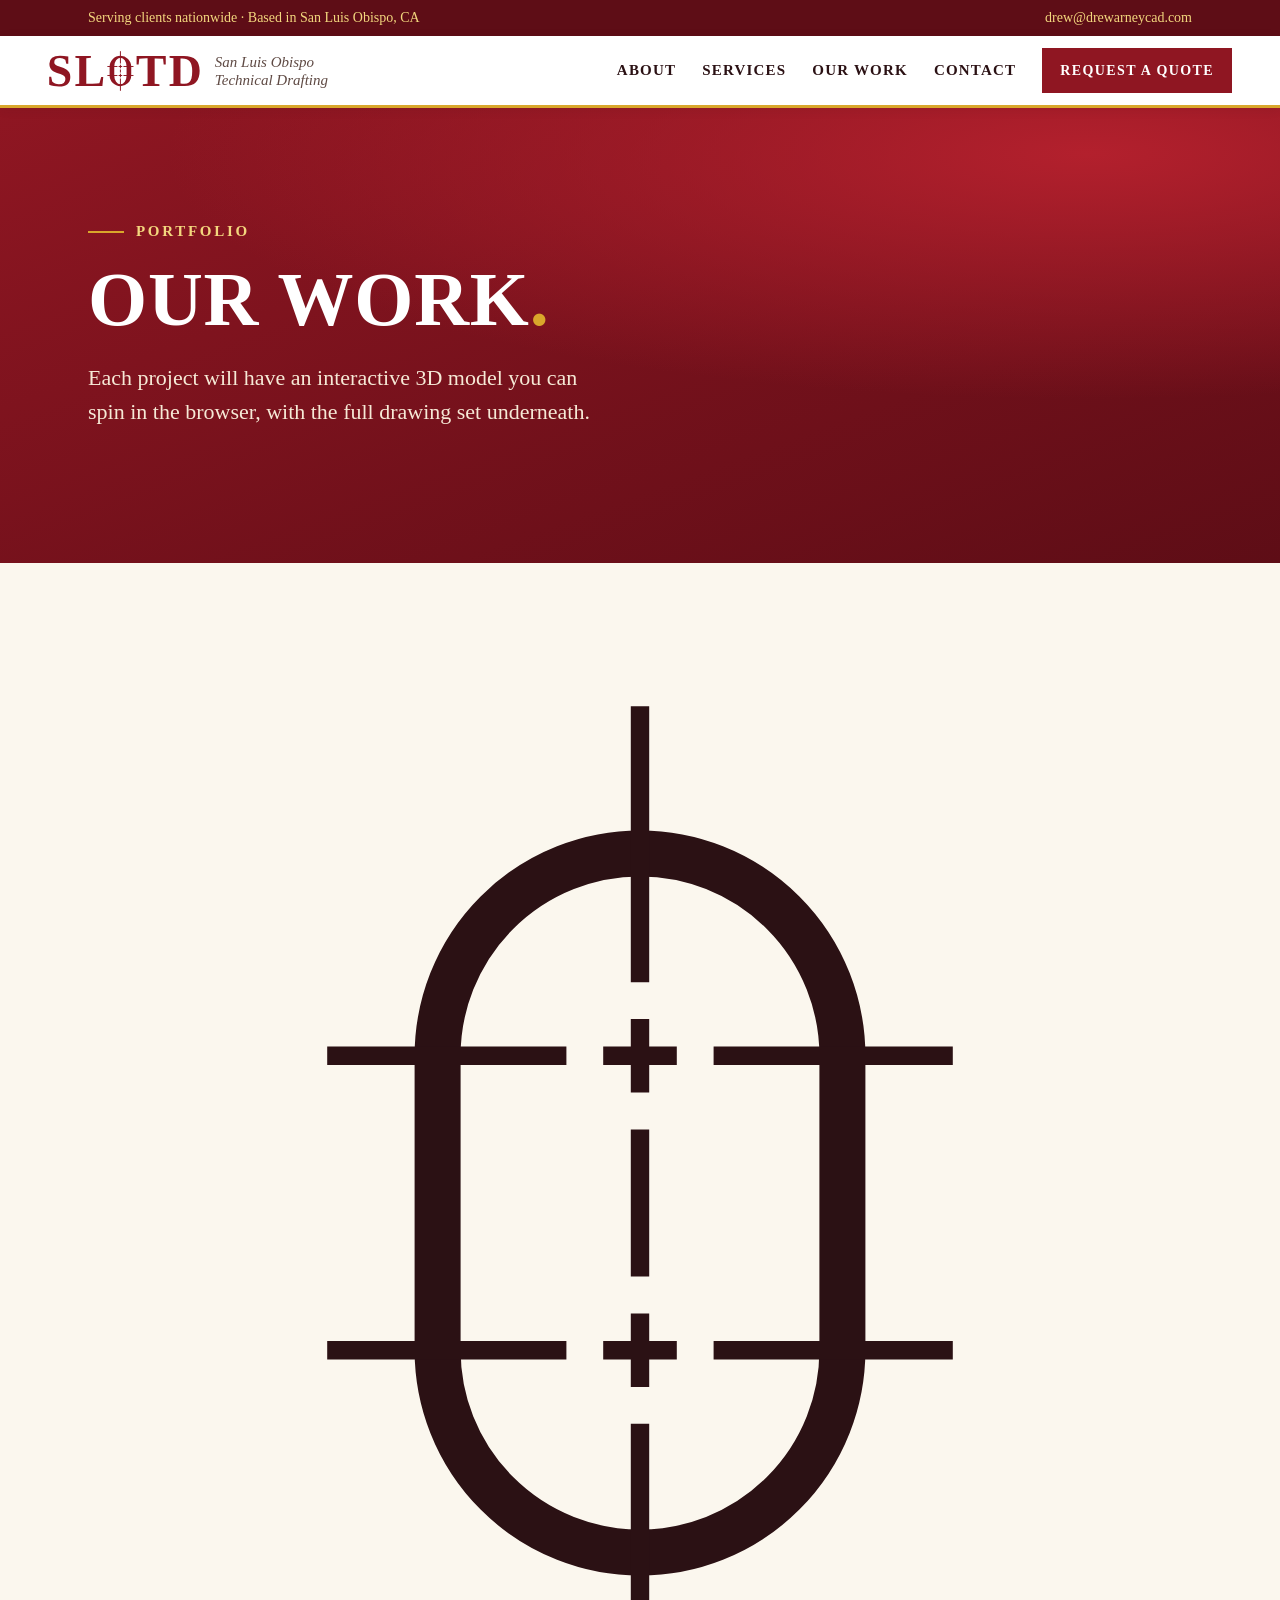
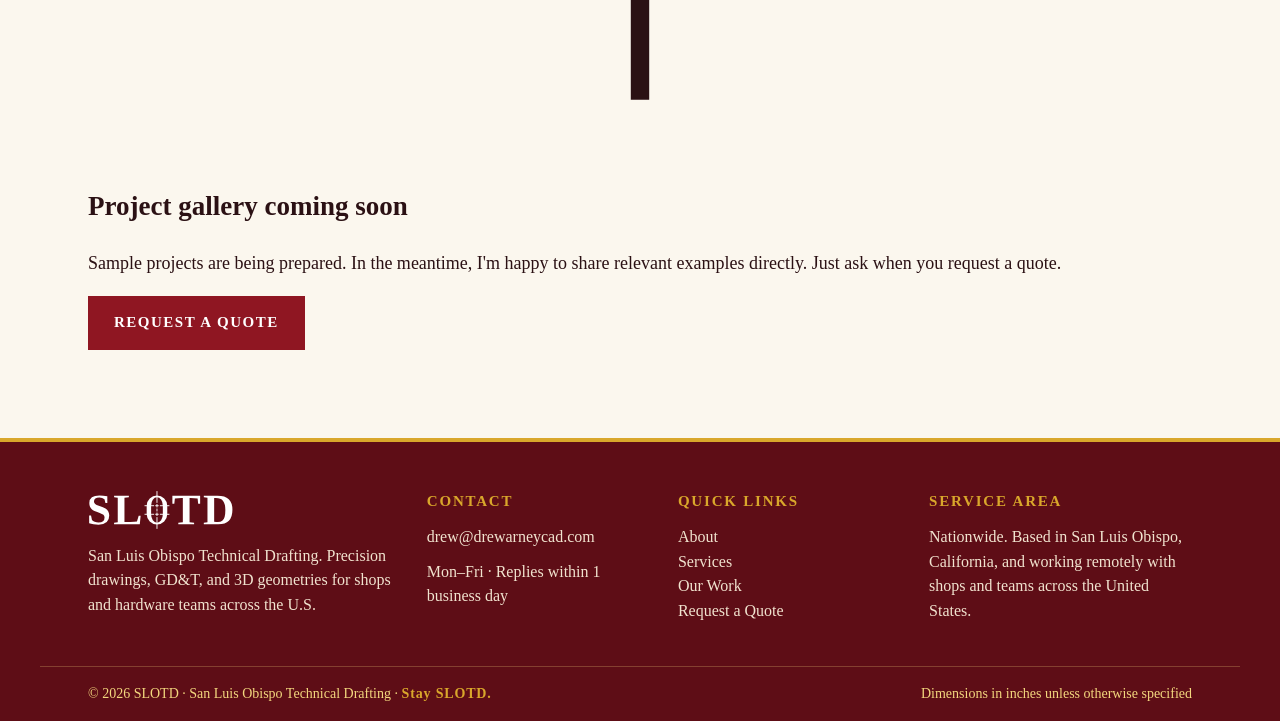
==== work.html @ b11c3ae1 "Add SLOTD website Static site for San Luis Obispo Technical Drafting: homepage with services, indust" ====
<!doctype html>
<html lang="en">
<head>
  <meta charset="utf-8" />
  <meta name="viewport" content="width=device-width, initial-scale=1" />
  <title>Our Work — SLOTD</title>
  <link rel="icon" href="logo-mark.svg" type="image/svg+xml" />
  <meta name="description" content="San Luis Obispo Technical Drafting: precision drawings, GD&T, and 3D CAD geometry for machine shops and hardware teams nationwide." />
  <link rel="stylesheet" href="styles.css" />
  <script type="importmap">
    { "imports": { "three": "./vendor/three.module.min.js" } }
  </script>
</head>
<body>
  <!-- utility bar, like most shop sites -->
  <div class="utility">
    <div class="utility-in">
      <span class="util-item">Serving clients nationwide · Based in San Luis Obispo, CA</span>
      <span class="util-right">
        <a class="util-item" data-phone hidden></a>
        <a class="util-item" data-email></a>
      </span>
    </div>
  </div>

  <header class="topbar">
    <a class="brand" href="index.html"><svg class="logo" viewBox="-54 -1609 6831 1877" role="img" aria-label="SLOTD"><g fill="currentColor"><path d="M0 -411H88L133 -196Q175 -147 260.0 -114.0Q345 -81 436 -81Q723 -81 723 -317Q723 -391 668.5 -442.0Q614 -493 497 -533Q325 -590 249.5 -625.5Q174 -661 122.0 -709.0Q70 -757 39.0 -825.5Q8 -894 8 -994Q8 -1171 128.5 -1263.5Q249 -1356 481 -1356Q649 -1356 853 -1313V-994H764L719 -1178Q617 -1252 481 -1252Q358 -1252 292.0 -1206.5Q226 -1161 226 -1067Q226 -1000 281.0 -952.5Q336 -905 453 -868Q682 -793 767.5 -737.5Q853 -682 898.0 -600.0Q943 -518 943 -407Q943 20 440 20Q325 20 205.5 0.5Q86 -19 0 -51Z"/><path d="M1864 -1268 1657 -1242V-106H1930Q2143 -106 2243 -126L2325 -405H2415L2377 0H1170V-73L1342 -100V-1242L1171 -1268V-1341H1864Z"/><path d="M4183.52 0V-73L4396.52 -100V-1235H4345.52Q4116.52 -1235 4023.5200000000004 -1215L3996.5200000000004 -966H3905.5200000000004V-1341H5208.52V-966H5116.52L5089.52 -1215Q5006.52 -1233 4761.52 -1233H4712.52V-100L4925.52 -73V0Z"/><path d="M6391.52 -670Q6391.52 -960 6285.52 -1095.5Q6179.52 -1231 5940.52 -1231H5866.52V-114Q5962.52 -106 6040.52 -106Q6170.52 -106 6246.02 -162.0Q6321.52 -218 6356.52 -337.5Q6391.52 -457 6391.52 -670ZM6017.52 -1341Q6378.52 -1341 6551.02 -1177.5Q6723.52 -1014 6723.52 -678Q6723.52 -333 6558.52 -164.5Q6393.52 4 6059.52 4L5610.52 0H5380.52V-73L5552.52 -100V-1242L5380.52 -1268V-1341Z"/></g><path fill-rule="evenodd" d="M2700.0,-871.7 A482.8,482.8 0 0 1 3665.5,-871.7 L3665.5,-469.3 A482.8,482.8 0 0 1 2700.0,-469.3 Z M2907.9,-871.7 A274.9,391.6 0 0 1 3457.7,-871.7 L3457.7,-469.3 A274.9,391.6 0 0 1 2907.9,-469.3 Z" fill="currentColor"/><path d="M3102.3,-871.7L3263.2,-871.7M3182.8,-791.2L3182.8,-952.1M3316.9,-871.7L3766.1,-871.7M3048.7,-871.7L2599.4,-871.7M3102.3,-469.3L3263.2,-469.3M3182.8,-388.9L3182.8,-549.8M3316.9,-469.3L3766.1,-469.3M3048.7,-469.3L2599.4,-469.3M3182.8,-1005.8L3182.8,-1555.6M3182.8,-737.6L3182.8,-603.4M3182.8,-335.2L3182.8,214.6" stroke="var(--logo-line, var(--crimson))" stroke-width="42.9" fill="none"/></svg><span id="brand-full" class="brand-full">San Luis Obispo Technical Drafting</span></a>
    <nav aria-label="Main">
      <a href="index.html#about">About</a>
      <a href="index.html#services">Services</a>
      <a href="work.html" aria-current="page">Our Work</a>
      <a href="index.html#contact">Contact</a>
      <a href="index.html#contact" class="btn btn-primary nav-quote">Request a Quote</a>
    </nav>
  </header>

  <main id="top">
    <div class="hero-band page-band">
      <section class="hero page-hero">
        <p class="eyebrow">Portfolio</p>
        <h1>Our Work<span class="dot">.</span></h1>
        <p class="lede">Each project will have an interactive 3D model you can spin in the browser, with the full drawing set underneath.</p>
      </section>
    </div>

    <section class="section">
      <div id="projects">
        <div class="empty-gallery">
          <svg class="empty-mark" viewBox="-60 -60 120 120" aria-hidden="true"><g fill="none" stroke="currentColor"><rect x="-22" y="-38" width="44" height="76" rx="22" stroke-width="5"/><path d="M-4 -16h8M0 -20v8M-4 16h8M0 12v8M8 -16h26M-34 -16H-8M8 16h26M-34 16H-8M0 -24v-30M0 -8v16M0 24v30" stroke-width="2"/></g></svg>
          <h2>Project gallery coming soon</h2>
          <p>Sample projects are being prepared. In the meantime, I'm happy to share relevant examples directly. Just ask when you request a quote.</p>
          <a class="btn btn-primary" data-quote href="index.html#contact">Request a Quote</a>
        </div>
      </div>
    </section>
  </main>

  <footer class="footer">
    <div class="footer-in">
      <div class="f-col">
        <div class="f-logo"><svg class="logo" viewBox="-54 -1609 6831 1877" role="img" aria-label="SLOTD"><g fill="currentColor"><path d="M0 -411H88L133 -196Q175 -147 260.0 -114.0Q345 -81 436 -81Q723 -81 723 -317Q723 -391 668.5 -442.0Q614 -493 497 -533Q325 -590 249.5 -625.5Q174 -661 122.0 -709.0Q70 -757 39.0 -825.5Q8 -894 8 -994Q8 -1171 128.5 -1263.5Q249 -1356 481 -1356Q649 -1356 853 -1313V-994H764L719 -1178Q617 -1252 481 -1252Q358 -1252 292.0 -1206.5Q226 -1161 226 -1067Q226 -1000 281.0 -952.5Q336 -905 453 -868Q682 -793 767.5 -737.5Q853 -682 898.0 -600.0Q943 -518 943 -407Q943 20 440 20Q325 20 205.5 0.5Q86 -19 0 -51Z"/><path d="M1864 -1268 1657 -1242V-106H1930Q2143 -106 2243 -126L2325 -405H2415L2377 0H1170V-73L1342 -100V-1242L1171 -1268V-1341H1864Z"/><path d="M4183.52 0V-73L4396.52 -100V-1235H4345.52Q4116.52 -1235 4023.5200000000004 -1215L3996.5200000000004 -966H3905.5200000000004V-1341H5208.52V-966H5116.52L5089.52 -1215Q5006.52 -1233 4761.52 -1233H4712.52V-100L4925.52 -73V0Z"/><path d="M6391.52 -670Q6391.52 -960 6285.52 -1095.5Q6179.52 -1231 5940.52 -1231H5866.52V-114Q5962.52 -106 6040.52 -106Q6170.52 -106 6246.02 -162.0Q6321.52 -218 6356.52 -337.5Q6391.52 -457 6391.52 -670ZM6017.52 -1341Q6378.52 -1341 6551.02 -1177.5Q6723.52 -1014 6723.52 -678Q6723.52 -333 6558.52 -164.5Q6393.52 4 6059.52 4L5610.52 0H5380.52V-73L5552.52 -100V-1242L5380.52 -1268V-1341Z"/></g><path fill-rule="evenodd" d="M2700.0,-871.7 A482.8,482.8 0 0 1 3665.5,-871.7 L3665.5,-469.3 A482.8,482.8 0 0 1 2700.0,-469.3 Z M2907.9,-871.7 A274.9,391.6 0 0 1 3457.7,-871.7 L3457.7,-469.3 A274.9,391.6 0 0 1 2907.9,-469.3 Z" fill="currentColor"/><path d="M3102.3,-871.7L3263.2,-871.7M3182.8,-791.2L3182.8,-952.1M3316.9,-871.7L3766.1,-871.7M3048.7,-871.7L2599.4,-871.7M3102.3,-469.3L3263.2,-469.3M3182.8,-388.9L3182.8,-549.8M3316.9,-469.3L3766.1,-469.3M3048.7,-469.3L2599.4,-469.3M3182.8,-1005.8L3182.8,-1555.6M3182.8,-737.6L3182.8,-603.4M3182.8,-335.2L3182.8,214.6" stroke="var(--logo-line, var(--crimson))" stroke-width="42.9" fill="none"/></svg></div>
        <p>San Luis Obispo Technical Drafting. Precision drawings, GD&amp;T, and 3D geometries for shops and hardware teams across the U.S.</p>
      </div>
      <div class="f-col">
        <h4>Contact</h4>
        <p><a data-email></a><br /><a data-phone hidden></a></p>
        <p id="hours"></p>
      </div>
      <div class="f-col">
        <h4>Quick Links</h4>
        <p><a href="index.html#about">About</a><br /><a href="index.html#services">Services</a><br /><a href="work.html">Our Work</a><br /><a href="index.html#contact">Request a Quote</a></p>
      </div>
      <div class="f-col">
        <h4>Service Area</h4>
        <p>Nationwide. Based in San Luis Obispo, California, and working remotely with shops and teams across the United States.</p>
      </div>
    </div>
    <div class="f-bottom">
      <span>© <span id="year"></span> <span id="foot-name">SLOTD</span> · San Luis Obispo Technical Drafting · <strong class="motto">Stay SLOTD.</strong></span>
      <span>Dimensions in inches unless otherwise specified</span>
    </div>
  </footer>

  <dialog id="lightbox">
    <button class="lb-close" aria-label="Close">✕</button>
    <img alt="" />
  </dialog>

  <script type="module" src="app.js"></script>
</body>
</html>
---- styles.css ----
/* SLOTD — machine-shop style layout in Roman crimson & gold.
   Utility bar → white nav w/ quote button → crimson hero w/ checklist → tools strip →
   intro cards → services → industries → work → why → quote banner → crimson footer. */
:root {
  --paper: #fbf7ee;
  --paper-2: #f2e9d3;
  --white: #ffffff;
  --ink: #2b1114;
  --ink-2: #5f4a44;
  --line: #e2d3ae;
  --crimson: #8f1622;
  --crimson-deep: #5e0d16;
  --gold: #d9a72b;
  --gold-light: #f3d77e;
  --gold-ink: #9c7210;
  --viewer-bg: #eee3c8;
  --serif: "Times New Roman", Times, "Liberation Serif", serif;
  --wrap: 1200px;
  --gut: clamp(16px, 4vw, 48px);
}

* { box-sizing: border-box; }
html { scroll-behavior: smooth; }
body {
  margin: 0; background: var(--paper); color: var(--ink);
  font-family: var(--serif); font-size: 18px; line-height: 1.55;
  -webkit-font-smoothing: antialiased;
}
a { color: inherit; }
h1, h2, h3, h4 { text-wrap: balance; }
:focus-visible { outline: 2px solid var(--gold); outline-offset: 2px; }

/* ── utility bar ── */
.utility { background: var(--crimson-deep); color: var(--gold-light); font-size: 14px; }
.utility-in {
  max-width: var(--wrap); margin: 0 auto; padding: 7px var(--gut);
  display: flex; justify-content: space-between; gap: 8px 20px; flex-wrap: wrap;
}
.util-right { display: flex; gap: 20px; flex-wrap: wrap; }
.utility a { text-decoration: none; }
.utility a:hover { color: var(--white); }

/* ── nav ── */
.topbar {
  position: sticky; top: env(safe-area-inset-top, 0px); z-index: 10;
  display: flex; align-items: center; justify-content: space-between; gap: 16px;
  padding: 12px var(--gut);
  background: var(--white);
  border-bottom: 3px solid var(--gold);
  box-shadow: 0 2px 10px rgba(43, 17, 20, .08);
}
.brand { display: flex; align-items: center; gap: 14px; text-decoration: none; min-width: 0; }
.logo { --logo-line: currentColor; display: block; height: 42px; width: auto; color: var(--crimson); overflow: visible; flex: none; }
.brand-full { font-size: 15px; font-style: italic; color: var(--ink-2); line-height: 1.2; max-width: 16ch; }
.topbar nav { display: flex; gap: 26px; align-items: center; }
.topbar nav a:not(.btn) {
  text-decoration: none; color: var(--ink); font-weight: 700; font-size: 15px;
  text-transform: uppercase; letter-spacing: .08em;
}
.topbar nav a:not(.btn):hover { color: var(--crimson); }
.nav-quote { font-size: 14px !important; padding: 10px 16px !important; }

/* ── buttons ── */
.btn {
  display: inline-flex; align-items: center; justify-content: center;
  padding: 13px 24px; border: 2px solid var(--crimson);
  text-decoration: none; font-family: var(--serif); font-weight: 700; font-size: 15px;
  text-transform: uppercase; letter-spacing: .1em;
  background: transparent; color: var(--crimson); cursor: pointer;
  transition: background .15s, color .15s, border-color .15s;
}
.btn-primary { background: var(--crimson); color: var(--white); }
.btn-primary:hover { background: var(--crimson-deep); border-color: var(--crimson-deep); }
.btn-gold { background: var(--gold); border-color: var(--gold); color: var(--ink); }
.btn-gold:hover { background: var(--gold-light); border-color: var(--gold-light); }
.btn-ghost { border-color: var(--gold-light); color: var(--white); }
.btn-ghost:hover { background: var(--white); border-color: var(--white); color: var(--crimson); }
.btn-lg { font-size: 17px; padding: 16px 30px; }

/* ── hero ── */
.hero-band {
  position: relative; overflow: hidden; color: var(--white);
  background:
    radial-gradient(120% 90% at 85% 10%, #b3202d 0%, transparent 60%),
    linear-gradient(160deg, var(--crimson) 0%, var(--crimson-deep) 100%);
}
.hero { position: relative; max-width: var(--wrap); margin: 0 auto; padding: clamp(56px, 9vw, 112px) var(--gut); }
.eyebrow {
  font-size: 15px; font-weight: 700; color: var(--gold-light); letter-spacing: .18em; text-transform: uppercase;
  margin: 0 0 16px; display: flex; align-items: center; gap: 12px;
}
.eyebrow::before { content: ""; width: 36px; height: 2px; background: var(--gold); }
h1 {
  font-size: clamp(38px, 6.2vw, 76px); line-height: 1.04; margin: 0 0 22px; font-weight: 700;
  text-transform: uppercase; letter-spacing: .01em;
}
h1 .dot { color: var(--gold); }
.lede { font-size: clamp(19px, 2vw, 22px); color: #f6e9d6; max-width: 46ch; margin: 0 0 22px; }
.hero-checks {
  list-style: none; padding: 0; margin: 0 0 34px;
  display: grid; grid-template-columns: repeat(2, max-content); gap: 8px 32px;
  font-size: 17px; color: var(--white);
}
.hero-checks li { display: flex; align-items: center; gap: 10px; }
.hero-checks li::before {
  content: ""; width: 9px; height: 9px; background: var(--gold); transform: rotate(45deg); flex: none;
}
.hero-actions { display: flex; gap: 14px; flex-wrap: wrap; }

/* ── tools strip ── */
.strip { background: var(--gold); color: var(--ink); border-bottom: 3px solid var(--crimson); }
.strip-in {
  max-width: var(--wrap); margin: 0 auto; padding: 14px var(--gut);
  display: flex; flex-wrap: wrap; justify-content: space-around; gap: 8px 28px;
  font-weight: 700; font-size: 15px; text-transform: uppercase; letter-spacing: .12em;
}

/* ── sections ── */
.section { max-width: var(--wrap); margin: 0 auto; padding: clamp(56px, 7vw, 88px) var(--gut); }
.section-alt { max-width: none; background: var(--paper-2); border-top: 1px solid var(--line); border-bottom: 1px solid var(--line); }
.section-in { max-width: calc(var(--wrap) - 2 * var(--gut)); margin: 0 auto; }
.section-head { margin-bottom: 36px; }
.section-head.center { text-align: center; }
.section-head.center p:not(.kicker) { margin-inline: auto; }
.kicker {
  margin: 0; max-width: none !important; color: var(--gold-ink); font-size: 15px; font-weight: 700;
  text-transform: uppercase; letter-spacing: .18em;
}
.section-head h2 {
  font-size: clamp(32px, 4.4vw, 48px); margin: 6px 0 10px; color: var(--crimson);
  text-transform: uppercase; letter-spacing: .04em; line-height: 1.05;
}
.section-head h2::after { content: ""; display: block; width: 64px; height: 3px; background: var(--gold); margin: 14px 0 0; }
.section-head.center h2::after { margin-inline: auto; }
.section-head p { color: var(--ink-2); margin: 0; max-width: 60ch; }

/* intro cards */
.cards3 { display: grid; grid-template-columns: repeat(auto-fit, minmax(260px, 1fr)); gap: 24px; }
.card {
  background: var(--white); border: 1px solid var(--line); border-top: 4px solid var(--crimson);
  padding: 28px; box-shadow: 0 6px 18px rgba(43, 17, 20, .06);
}
.card h3 { margin: 0 0 10px; font-size: 24px; color: var(--crimson); text-transform: uppercase; letter-spacing: .04em; }
.card p { margin: 0; color: var(--ink-2); }

/* services */
.services { display: grid; grid-template-columns: repeat(auto-fit, minmax(250px, 1fr)); gap: 20px; }
.service { padding: 28px; background: var(--white); border: 1px solid var(--line); border-bottom: 4px solid var(--gold); }
.service h3 { margin: 0 0 10px; font-size: 21px; color: var(--crimson); text-transform: uppercase; letter-spacing: .04em; }
.service p { margin: 0; color: var(--ink-2); font-size: 17px; }

.cad-note {
  margin-top: 24px; padding: 24px 28px; background: var(--crimson); color: var(--white);
  border-left: 6px solid var(--gold); display: grid; grid-template-columns: minmax(0, 260px) minmax(0, 1fr); gap: 8px 28px; align-items: center;
}
.cad-note h3 { margin: 0; font-size: 22px; text-transform: uppercase; letter-spacing: .05em; color: var(--gold-light); }
.cad-note p { margin: 0; color: #f6e9d6; }
.cad-note strong { color: var(--white); }

/* industries */
.tiles { display: grid; grid-template-columns: repeat(3, 1fr); gap: 14px; }
.tile {
  display: grid; place-items: center; min-height: 92px;
  background: var(--crimson); color: var(--white); padding: 20px; text-align: center;
  font-weight: 700; font-size: 17px; text-transform: uppercase; letter-spacing: .08em;
  border-bottom: 4px solid var(--gold);
}

/* why */
.why { display: grid; grid-template-columns: repeat(auto-fit, minmax(230px, 1fr)); gap: 28px; }
.why-item { border-left: 3px solid var(--gold); padding: 4px 0 4px 18px; }
.why-item h3 { margin: 0 0 8px; font-size: 20px; color: var(--crimson); text-transform: uppercase; letter-spacing: .05em; }
.why-item p { margin: 0; color: var(--ink-2); font-size: 17px; }

/* quote banner */
.cta-band {
  background: linear-gradient(160deg, var(--crimson) 0%, var(--crimson-deep) 100%); color: var(--white);
  border-top: 4px solid var(--gold);
}
.cta-in {
  max-width: var(--wrap); margin: 0 auto; padding: clamp(48px, 6vw, 72px) var(--gut);
  display: flex; align-items: center; justify-content: space-between; gap: 28px; flex-wrap: wrap;
}
.cta-in > div:first-child { min-width: 0; flex: 1 1 420px; }
.cta-kicker { margin: 0 0 6px; color: var(--gold-light); font-weight: 700; text-transform: uppercase; letter-spacing: .18em; font-size: 15px; }
.motto { color: var(--gold); letter-spacing: .06em; }
.cta-in h2 { margin: 0 0 10px; font-size: clamp(28px, 3.6vw, 40px); text-transform: uppercase; letter-spacing: .03em; }
.cta-in p { margin: 0; color: #f6e9d6; max-width: 56ch; }
.cta-actions { display: flex; flex-direction: column; align-items: flex-start; gap: 10px; }
.cta-email { color: var(--gold-light); font-size: 16px; user-select: all; }

/* ── project card ── */
.project { border: 1.5px solid var(--crimson); box-shadow: 6px 6px 0 var(--gold); background: var(--white); }
.project-top { display: grid; grid-template-columns: 1.35fr 1fr; }
.viewer { position: relative; min-height: 440px; background: var(--viewer-bg); border-right: 1.5px solid var(--crimson); cursor: grab; touch-action: none; }
.viewer:active { cursor: grabbing; }
.viewer canvas { display: block; width: 100% !important; height: 100% !important; position: absolute; inset: 0; }
.viewer-hint { position: absolute; left: 12px; bottom: 10px; font-size: 13px; color: var(--ink-2); pointer-events: none; }
.viewer-reset { position: absolute; right: 10px; bottom: 10px; font-family: var(--serif); font-size: 13px; background: var(--white); border: 1px solid var(--ink); padding: 4px 9px; cursor: pointer; }
.viewer-msg { position: absolute; inset: 0; display: grid; place-items: center; text-align: center; font-size: 15px; color: var(--ink-2); padding: 24px; }
.info { padding: 28px; display: flex; flex-direction: column; min-width: 0; }
.info h3 { font-size: 28px; color: var(--crimson); margin: 0 0 10px; text-transform: uppercase; letter-spacing: .03em; }
.info p { margin: 0 0 18px; color: var(--ink-2); }
.info ul { margin: 0 0 22px; padding-left: 18px; color: var(--ink-2); font-size: 16px; }
.info li { margin-bottom: 6px; }
.info li::marker { color: var(--gold); }
.titleblock { margin-top: auto; display: grid; grid-template-columns: 1fr 1fr; border: 1px solid var(--ink); font-size: 15px; }
.titleblock div { padding: 6px 9px; border-right: 1px solid var(--ink); border-bottom: 1px solid var(--ink); }
.titleblock div:nth-child(2n) { border-right: 0; }
.titleblock div:nth-last-child(-n+2) { border-bottom: 0; }
.titleblock .tb-wide { grid-column: 1 / -1; border-right: 0; border-top: 1px solid var(--ink); }
.titleblock span { display: block; font-size: 11px; color: var(--ink-2); text-transform: uppercase; letter-spacing: .08em; }
.drawings { border-top: 1.5px solid var(--crimson); }
.tabs { display: flex; flex-wrap: wrap; border-bottom: 1px solid var(--line); }
.tab { font-family: var(--serif); font-size: 15px; padding: 11px 16px; background: none; border: 0; border-right: 1px solid var(--line); cursor: pointer; color: var(--ink-2); }
.tab[aria-selected="true"] { color: var(--ink); background: var(--paper-2); box-shadow: inset 0 -3px 0 var(--gold); }
.tab-pdf { margin-left: auto; text-decoration: none; border-left: 1px solid var(--line); border-right: 0; }
.sheet { padding: clamp(10px, 2vw, 22px); background: var(--paper-2); }
.sheet img { display: block; width: 100%; height: auto; background: #fff; border: 1px solid var(--line); cursor: zoom-in; }

/* ── footer ── */
.footer { background: var(--crimson-deep); color: #f1e3cf; border-top: 4px solid var(--gold); font-size: 16px; }
.footer-in {
  max-width: var(--wrap); margin: 0 auto; padding: 48px var(--gut) 32px;
  display: grid; grid-template-columns: 1.4fr 1fr 1fr 1.2fr; gap: 32px;
}
.f-col { min-width: 0; }
.f-col h4 { margin: 0 0 12px; color: var(--gold); text-transform: uppercase; letter-spacing: .12em; font-size: 15px; }
.f-col p { margin: 0 0 10px; }
.f-col a { text-decoration: none; overflow-wrap: anywhere; }
.f-col a:hover { color: var(--gold-light); }
.f-logo { margin-bottom: 14px; }
.f-logo .logo { height: 40px; color: var(--white); }
.f-bottom {
  max-width: var(--wrap); margin: 0 auto; padding: 16px var(--gut);
  border-top: 1px solid rgba(243, 215, 126, .25);
  display: flex; justify-content: space-between; gap: 8px; flex-wrap: wrap; font-size: 14px; color: var(--gold-light);
}

/* lightbox */
dialog#lightbox { border: 0; padding: 0; max-width: 96vw; max-height: 94vh; background: #fff; }
dialog#lightbox::backdrop { background: rgba(20, 20, 24, .82); }
dialog#lightbox img { display: block; max-width: 96vw; max-height: 94vh; }
.lb-close { position: absolute; top: 8px; right: 8px; border: 1px solid var(--ink); background: var(--white); cursor: pointer; padding: 4px 9px; }

@media (max-width: 1000px) {
  .topbar nav a:not(.btn) { display: none; }
  .tiles { grid-template-columns: repeat(2, 1fr); }
  .footer-in { grid-template-columns: 1fr 1fr; }
}
@media (max-width: 860px) {
  .project-top { grid-template-columns: 1fr; }
  .viewer { min-height: 340px; border-right: 0; border-bottom: 1.5px solid var(--crimson); }
  .tab-pdf { margin-left: 0; }
  .viewer-hint { display: none; }
}
@media (max-width: 600px) {
  .brand-full { display: none; }
  .logo { height: 34px; }
  .nav-quote { padding: 8px 12px !important; font-size: 12px !important; letter-spacing: .06em; }
  .utility-in > .util-item:first-child { display: none; }
  .hero-checks { grid-template-columns: 1fr; }
  .tiles { grid-template-columns: 1fr; }
  .cad-note { grid-template-columns: 1fr; }
  @media (prefers-reduced-motion: reduce) { html { scroll-behavior: auto; } }

/* ── Our Work page ── */
.page-hero { padding-block: clamp(48px, 7vw, 88px); }
.page-hero .lede { margin-bottom: 0; }
.topbar nav a[aria-current="page"] { color: var(--crimson); box-shadow: inset 0 -2px 0 var(--gold); }
.empty-gallery {
  display: grid; justify-items: center; text-align: center; gap: 14px;
  padding: clamp(40px, 6vw, 72px) 24px; background: var(--white);
  border: 2px dashed var(--line); max-width: 760px; margin: 0 auto;
}
.empty-mark { width: 88px; height: 88px; color: var(--crimson); }
.empty-gallery h2 { margin: 0; color: var(--crimson); text-transform: uppercase; letter-spacing: .05em; font-size: clamp(24px, 3vw, 32px); }
.empty-gallery p { margin: 0 0 8px; color: var(--ink-2); max-width: 52ch; }
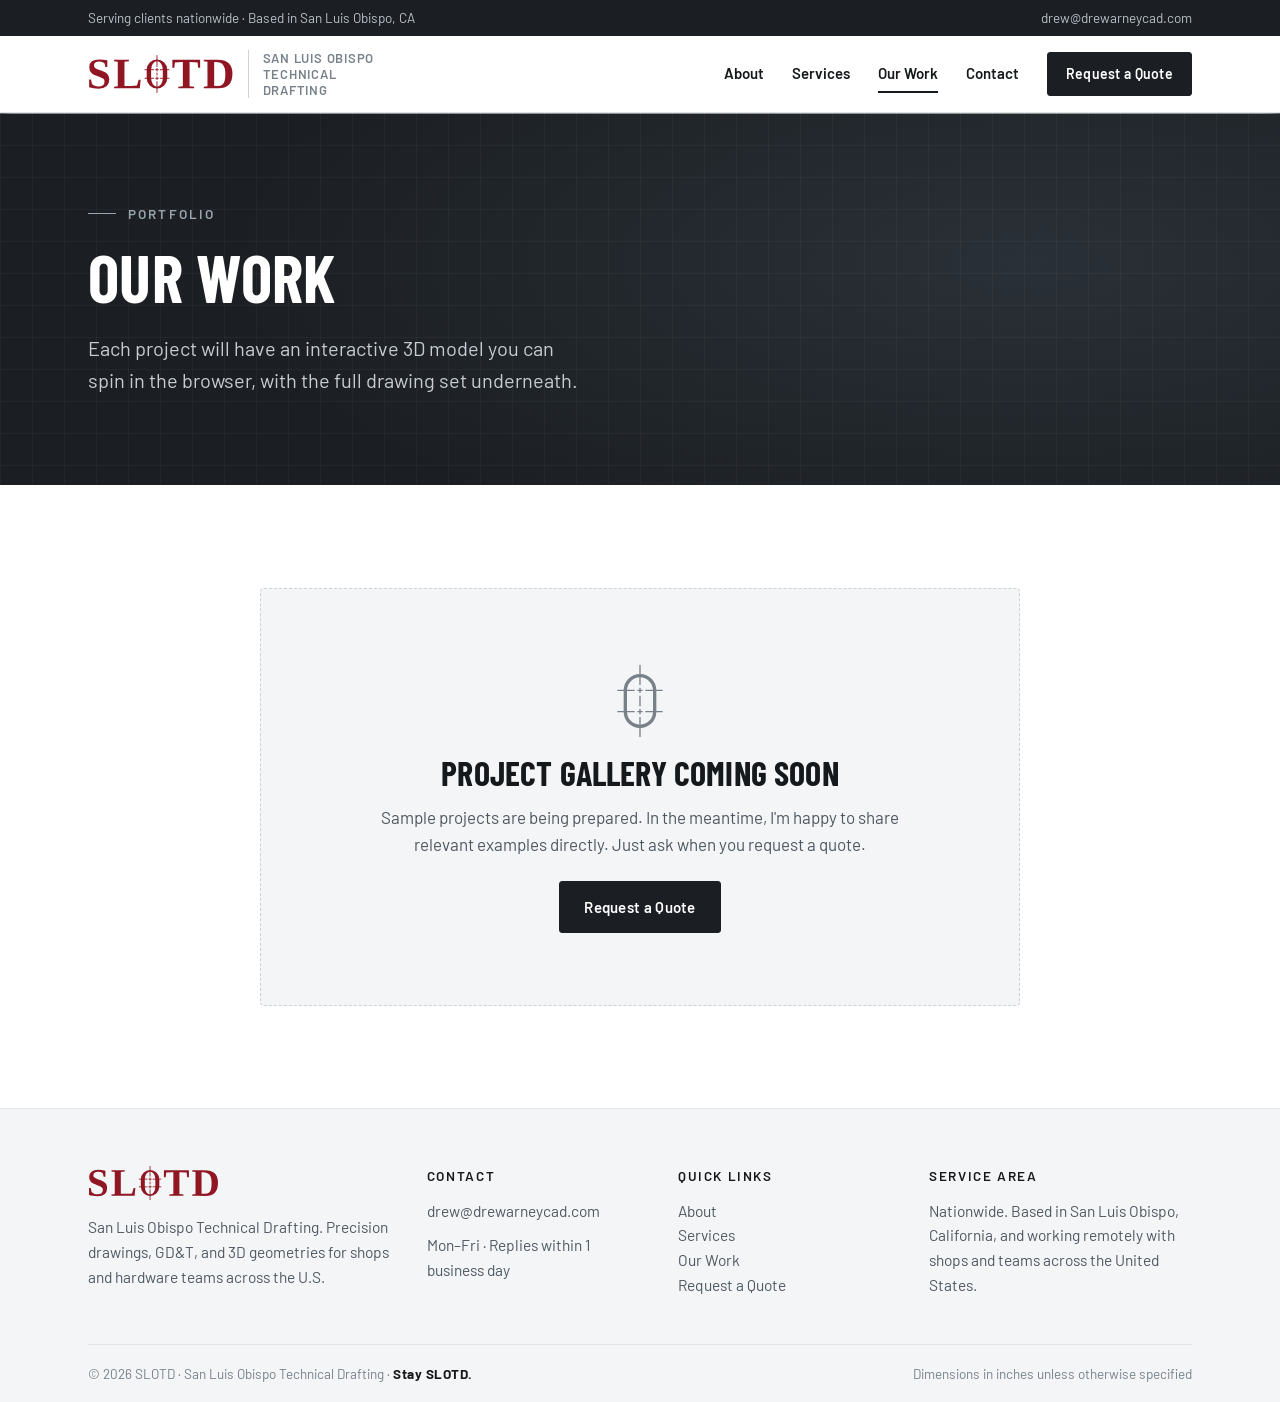
==== commit a3e20d68: "Redesign site with neutral palette and cleaner layout Charcoal, steel, and white throughout; the log" ====
--- a/work.html
+++ b/work.html
@@ -6,13 +6,15 @@
   <title>Our Work — SLOTD</title>
   <link rel="icon" href="logo-mark.svg" type="image/svg+xml" />
   <meta name="description" content="San Luis Obispo Technical Drafting: precision drawings, GD&T, and 3D CAD geometry for machine shops and hardware teams nationwide." />
+  <link rel="preconnect" href="https://fonts.googleapis.com" />
+  <link rel="preconnect" href="https://fonts.gstatic.com" crossorigin />
+  <link rel="stylesheet" href="https://fonts.googleapis.com/css2?family=Barlow+Condensed:wght@600;700&family=Barlow:wght@400;500;600&display=swap" />
   <link rel="stylesheet" href="styles.css" />
   <script type="importmap">
     { "imports": { "three": "./vendor/three.module.min.js" } }
   </script>
 </head>
 <body>
-  <!-- utility bar, like most shop sites -->
   <div class="utility">
     <div class="utility-in">
       <span class="util-item">Serving clients nationwide · Based in San Luis Obispo, CA</span>
@@ -37,9 +39,11 @@
   <main id="top">
     <div class="hero-band page-band">
       <section class="hero page-hero">
-        <p class="eyebrow">Portfolio</p>
-        <h1>Our Work<span class="dot">.</span></h1>
-        <p class="lede">Each project will have an interactive 3D model you can spin in the browser, with the full drawing set underneath.</p>
+        <div class="hero-copy">
+          <p class="eyebrow">Portfolio</p>
+          <h1>Our Work</h1>
+          <p class="lede">Each project will have an interactive 3D model you can spin in the browser, with the full drawing set underneath.</p>
+        </div>
       </section>
     </div>
 
--- a/styles.css
+++ b/styles.css
@@ -1,37 +1,41 @@
-/* SLOTD — machine-shop style layout in Roman crimson & gold.
-   Utility bar → white nav w/ quote button → crimson hero w/ checklist → tools strip →
-   intro cards → services → industries → work → why → quote banner → crimson footer. */
+/* SLOTD — clean machine-shop layout. Neutral charcoal, steel, and white;
+   the logo is the only red on the page.
+   Utility bar → white nav → dark hero w/ sample drawing → facts strip →
+   about + process → services → industries → quote banner → footer. */
 :root {
-  --paper: #fbf7ee;
-  --paper-2: #f2e9d3;
   --white: #ffffff;
-  --ink: #2b1114;
-  --ink-2: #5f4a44;
-  --line: #e2d3ae;
-  --crimson: #8f1622;
-  --crimson-deep: #5e0d16;
-  --gold: #d9a72b;
-  --gold-light: #f3d77e;
-  --gold-ink: #9c7210;
-  --viewer-bg: #eee3c8;
-  --serif: "Times New Roman", Times, "Liberation Serif", serif;
+  --paper: #ffffff;
+  --paper-2: #f4f5f6;          /* alternating sections */
+  --ink: #16191c;              /* headings, primary text */
+  --ink-2: #4f5861;            /* body copy */
+  --ink-3: #78818a;            /* captions, kickers */
+  --line: #e1e4e7;
+  --line-2: #cdd2d7;
+  --charcoal: #1b1f23;         /* hero, buttons */
+  --charcoal-2: #272c32;
+  --charcoal-3: #353b42;
+  --steel: #9aa4ae;
+  --logo-red: #8f1622;         /* logo only */
+  --viewer-bg: #eceef0;
+  --sans: "Barlow", system-ui, -apple-system, "Segoe UI", Roboto, sans-serif;
+  --display: "Barlow Condensed", "Barlow", system-ui, sans-serif;
   --wrap: 1200px;
   --gut: clamp(16px, 4vw, 48px);
 }
 
 * { box-sizing: border-box; }
-html { scroll-behavior: smooth; }
+html { scroll-behavior: smooth; scroll-padding-top: 84px; }
 body {
-  margin: 0; background: var(--paper); color: var(--ink);
-  font-family: var(--serif); font-size: 18px; line-height: 1.55;
+  margin: 0; background: var(--paper); color: var(--ink-2);
+  font-family: var(--sans); font-size: 17px; line-height: 1.6;
   -webkit-font-smoothing: antialiased;
 }
 a { color: inherit; }
-h1, h2, h3, h4 { text-wrap: balance; }
-:focus-visible { outline: 2px solid var(--gold); outline-offset: 2px; }
+h1, h2, h3, h4 { color: var(--ink); text-wrap: balance; }
+:focus-visible { outline: 2px solid var(--ink); outline-offset: 2px; }
 
 /* ── utility bar ── */
-.utility { background: var(--crimson-deep); color: var(--gold-light); font-size: 14px; }
+.utility { background: var(--charcoal); color: #b9c0c7; font-size: 13.5px; }
 .utility-in {
   max-width: var(--wrap); margin: 0 auto; padding: 7px var(--gut);
   display: flex; justify-content: space-between; gap: 8px 20px; flex-wrap: wrap;
@@ -42,237 +46,273 @@
 
 /* ── nav ── */
 .topbar {
-  position: sticky; top: env(safe-area-inset-top, 0px); z-index: 10;
+  position: sticky; top: 0; z-index: 10;
   display: flex; align-items: center; justify-content: space-between; gap: 16px;
-  padding: 12px var(--gut);
-  background: var(--white);
-  border-bottom: 3px solid var(--gold);
-  box-shadow: 0 2px 10px rgba(43, 17, 20, .08);
+  padding: 14px max(var(--gut), calc((100% - var(--wrap)) / 2 + var(--gut)));
+  background: rgba(255, 255, 255, .97);
+  border-bottom: 1px solid var(--line);
+  backdrop-filter: saturate(1.4) blur(8px);
 }
 .brand { display: flex; align-items: center; gap: 14px; text-decoration: none; min-width: 0; }
-.logo { --logo-line: currentColor; display: block; height: 42px; width: auto; color: var(--crimson); overflow: visible; flex: none; }
-.brand-full { font-size: 15px; font-style: italic; color: var(--ink-2); line-height: 1.2; max-width: 16ch; }
-.topbar nav { display: flex; gap: 26px; align-items: center; }
+.logo { --logo-line: var(--logo-red); display: block; height: 40px; width: auto; color: var(--logo-red); overflow: visible; flex: none; }
+.brand-full {
+  font-size: 13px; font-weight: 600; color: var(--ink-3); line-height: 1.25; max-width: 19ch;
+  text-transform: uppercase; letter-spacing: .06em;
+  padding-left: 14px; border-left: 1px solid var(--line-2);
+}
+.topbar nav { display: flex; gap: 28px; align-items: center; }
 .topbar nav a:not(.btn) {
-  text-decoration: none; color: var(--ink); font-weight: 700; font-size: 15px;
-  text-transform: uppercase; letter-spacing: .08em;
-}
-.topbar nav a:not(.btn):hover { color: var(--crimson); }
-.nav-quote { font-size: 14px !important; padding: 10px 16px !important; }
+  text-decoration: none; color: var(--ink); font-weight: 600; font-size: 15px;
+  padding: 6px 0; border-bottom: 2px solid transparent;
+}
+.topbar nav a:not(.btn):hover { border-bottom-color: var(--ink); }
+.topbar nav a[aria-current="page"] { border-bottom-color: var(--ink); }
+.nav-quote { font-size: 14px !important; padding: 10px 18px !important; }
 
 /* ── buttons ── */
 .btn {
-  display: inline-flex; align-items: center; justify-content: center;
-  padding: 13px 24px; border: 2px solid var(--crimson);
-  text-decoration: none; font-family: var(--serif); font-weight: 700; font-size: 15px;
-  text-transform: uppercase; letter-spacing: .1em;
-  background: transparent; color: var(--crimson); cursor: pointer;
+  display: inline-flex; align-items: center; justify-content: center; gap: 8px;
+  padding: 13px 24px; border: 1.5px solid var(--charcoal); border-radius: 3px;
+  text-decoration: none; font-family: var(--sans); font-weight: 600; font-size: 15px;
+  letter-spacing: .02em;
+  background: transparent; color: var(--charcoal); cursor: pointer;
   transition: background .15s, color .15s, border-color .15s;
 }
-.btn-primary { background: var(--crimson); color: var(--white); }
-.btn-primary:hover { background: var(--crimson-deep); border-color: var(--crimson-deep); }
-.btn-gold { background: var(--gold); border-color: var(--gold); color: var(--ink); }
-.btn-gold:hover { background: var(--gold-light); border-color: var(--gold-light); }
-.btn-ghost { border-color: var(--gold-light); color: var(--white); }
-.btn-ghost:hover { background: var(--white); border-color: var(--white); color: var(--crimson); }
-.btn-lg { font-size: 17px; padding: 16px 30px; }
+.btn-primary { background: var(--charcoal); color: var(--white); }
+.btn-primary:hover { background: var(--charcoal-3); border-color: var(--charcoal-3); }
+.btn-light { background: var(--white); border-color: var(--white); color: var(--charcoal); }
+.btn-light:hover { background: #dfe3e7; border-color: #dfe3e7; }
+.btn-outline-light { border-color: rgba(255, 255, 255, .45); color: var(--white); }
+.btn-outline-light:hover { border-color: var(--white); background: rgba(255, 255, 255, .08); }
+.btn-lg { font-size: 16px; padding: 16px 30px; }
 
 /* ── hero ── */
 .hero-band {
-  position: relative; overflow: hidden; color: var(--white);
-  background:
-    radial-gradient(120% 90% at 85% 10%, #b3202d 0%, transparent 60%),
-    linear-gradient(160deg, var(--crimson) 0%, var(--crimson-deep) 100%);
-}
-.hero { position: relative; max-width: var(--wrap); margin: 0 auto; padding: clamp(56px, 9vw, 112px) var(--gut); }
+  color: var(--white);
+  background-color: var(--charcoal);
+  background-image:
+    linear-gradient(rgba(255, 255, 255, .035) 1px, transparent 1px),
+    linear-gradient(90deg, rgba(255, 255, 255, .035) 1px, transparent 1px),
+    radial-gradient(90% 120% at 80% 40%, #2a3037 0%, var(--charcoal) 70%);
+  background-size: 32px 32px, 32px 32px, auto;
+}
+.hero {
+  max-width: var(--wrap); margin: 0 auto; padding: clamp(56px, 8vw, 104px) var(--gut);
+  display: grid; grid-template-columns: minmax(0, 1.05fr) minmax(0, 1fr); gap: clamp(32px, 5vw, 72px); align-items: center;
+}
 .eyebrow {
-  font-size: 15px; font-weight: 700; color: var(--gold-light); letter-spacing: .18em; text-transform: uppercase;
-  margin: 0 0 16px; display: flex; align-items: center; gap: 12px;
-}
-.eyebrow::before { content: ""; width: 36px; height: 2px; background: var(--gold); }
+  font-size: 13.5px; font-weight: 600; color: var(--steel); letter-spacing: .16em; text-transform: uppercase;
+  margin: 0 0 18px; display: flex; align-items: center; gap: 12px;
+}
+.eyebrow::before { content: ""; width: 28px; height: 1.5px; background: var(--steel); }
 h1 {
-  font-size: clamp(38px, 6.2vw, 76px); line-height: 1.04; margin: 0 0 22px; font-weight: 700;
-  text-transform: uppercase; letter-spacing: .01em;
-}
-h1 .dot { color: var(--gold); }
-.lede { font-size: clamp(19px, 2vw, 22px); color: #f6e9d6; max-width: 46ch; margin: 0 0 22px; }
-.hero-checks {
-  list-style: none; padding: 0; margin: 0 0 34px;
-  display: grid; grid-template-columns: repeat(2, max-content); gap: 8px 32px;
-  font-size: 17px; color: var(--white);
-}
-.hero-checks li { display: flex; align-items: center; gap: 10px; }
-.hero-checks li::before {
-  content: ""; width: 9px; height: 9px; background: var(--gold); transform: rotate(45deg); flex: none;
-}
-.hero-actions { display: flex; gap: 14px; flex-wrap: wrap; }
-
-/* ── tools strip ── */
-.strip { background: var(--gold); color: var(--ink); border-bottom: 3px solid var(--crimson); }
-.strip-in {
-  max-width: var(--wrap); margin: 0 auto; padding: 14px var(--gut);
-  display: flex; flex-wrap: wrap; justify-content: space-around; gap: 8px 28px;
-  font-weight: 700; font-size: 15px; text-transform: uppercase; letter-spacing: .12em;
-}
+  font-family: var(--display); font-weight: 700; color: var(--white);
+  font-size: clamp(40px, 5.4vw, 66px); line-height: 1.02; margin: 0 0 22px;
+  text-transform: uppercase; letter-spacing: .005em;
+}
+.lede { font-size: clamp(18px, 1.8vw, 20px); color: #c6ccd2; max-width: 46ch; margin: 0 0 32px; }
+.hero-actions { display: flex; gap: 12px; flex-wrap: wrap; }
+.hero-figure {
+  margin: 0; padding: clamp(14px, 2vw, 24px);
+  border: 1px solid rgba(255, 255, 255, .12); background: rgba(10, 12, 14, .35); border-radius: 4px;
+}
+.hero-figure img { display: block; width: 100%; height: auto; }
+
+/* ── facts strip ── */
+.facts { background: var(--white); border-bottom: 1px solid var(--line); }
+.facts-in {
+  max-width: var(--wrap); margin: 0 auto; padding: 0 var(--gut);
+  display: grid; grid-template-columns: repeat(4, 1fr);
+}
+.fact { padding: 26px 24px; border-left: 1px solid var(--line); }
+.fact:first-child { border-left: 0; padding-left: 0; }
+.fact strong { display: block; font-family: var(--display); font-size: 24px; font-weight: 700; color: var(--ink); text-transform: uppercase; letter-spacing: .01em; line-height: 1.1; }
+.fact span { font-size: 15px; color: var(--ink-3); }
 
 /* ── sections ── */
-.section { max-width: var(--wrap); margin: 0 auto; padding: clamp(56px, 7vw, 88px) var(--gut); }
-.section-alt { max-width: none; background: var(--paper-2); border-top: 1px solid var(--line); border-bottom: 1px solid var(--line); }
-.section-in { max-width: calc(var(--wrap) - 2 * var(--gut)); margin: 0 auto; }
-.section-head { margin-bottom: 36px; }
-.section-head.center { text-align: center; }
-.section-head.center p:not(.kicker) { margin-inline: auto; }
+.section { max-width: var(--wrap); margin: 0 auto; padding: clamp(64px, 8vw, 104px) var(--gut); }
+.section-alt { background: var(--paper-2); border-top: 1px solid var(--line); border-bottom: 1px solid var(--line); }
 .kicker {
-  margin: 0; max-width: none !important; color: var(--gold-ink); font-size: 15px; font-weight: 700;
-  text-transform: uppercase; letter-spacing: .18em;
-}
-.section-head h2 {
-  font-size: clamp(32px, 4.4vw, 48px); margin: 6px 0 10px; color: var(--crimson);
-  text-transform: uppercase; letter-spacing: .04em; line-height: 1.05;
-}
-.section-head h2::after { content: ""; display: block; width: 64px; height: 3px; background: var(--gold); margin: 14px 0 0; }
-.section-head.center h2::after { margin-inline: auto; }
-.section-head p { color: var(--ink-2); margin: 0; max-width: 60ch; }
-
-/* intro cards */
-.cards3 { display: grid; grid-template-columns: repeat(auto-fit, minmax(260px, 1fr)); gap: 24px; }
-.card {
-  background: var(--white); border: 1px solid var(--line); border-top: 4px solid var(--crimson);
-  padding: 28px; box-shadow: 0 6px 18px rgba(43, 17, 20, .06);
-}
-.card h3 { margin: 0 0 10px; font-size: 24px; color: var(--crimson); text-transform: uppercase; letter-spacing: .04em; }
-.card p { margin: 0; color: var(--ink-2); }
+  margin: 0 0 10px; color: var(--ink-3); font-size: 13.5px; font-weight: 600;
+  text-transform: uppercase; letter-spacing: .16em;
+  display: flex; align-items: center; gap: 12px;
+}
+.kicker::before { content: ""; width: 28px; height: 1.5px; background: var(--ink-3); }
+h2 {
+  font-family: var(--display); font-weight: 700; text-transform: uppercase;
+  font-size: clamp(32px, 4vw, 46px); line-height: 1.04; margin: 0 0 18px; letter-spacing: .005em;
+}
+.section-head {
+  display: grid; grid-template-columns: minmax(0, 1fr) minmax(0, 1fr); gap: 16px 48px; align-items: end;
+  margin-bottom: 40px;
+}
+.section-head h2 { margin: 0; }
+.section-head > p { margin: 0; max-width: 48ch; justify-self: end; }
+.body-lg { font-size: 19px; color: var(--ink); }
+
+/* about + process */
+.split { display: grid; grid-template-columns: minmax(0, 1.1fr) minmax(0, 1fr); gap: clamp(36px, 6vw, 88px); align-items: start; }
+.split p { max-width: 58ch; }
+.process { background: var(--paper-2); border: 1px solid var(--line); border-radius: 4px; padding: clamp(24px, 3vw, 36px); }
+.process h3 { margin: 0 0 18px; font-family: var(--display); font-size: 24px; text-transform: uppercase; letter-spacing: .02em; }
+.steps { list-style: none; margin: 0; padding: 0; counter-reset: step; }
+.steps li {
+  counter-increment: step; position: relative; padding: 0 0 20px 54px;
+}
+.steps li:last-child { padding-bottom: 0; }
+.steps li::before {
+  content: counter(step, decimal-leading-zero);
+  position: absolute; left: 0; top: 0; width: 36px; height: 36px;
+  display: grid; place-items: center; border-radius: 50%;
+  background: var(--charcoal); color: var(--white); font-family: var(--display); font-weight: 700; font-size: 16px;
+}
+.steps li:not(:last-child)::after {
+  content: ""; position: absolute; left: 17.5px; top: 40px; bottom: 4px; width: 1px; background: var(--line-2);
+}
+.steps strong { display: block; color: var(--ink); font-weight: 600; font-size: 17px; line-height: 1.3; padding-top: 6px; }
+.steps span { font-size: 15.5px; }
 
 /* services */
-.services { display: grid; grid-template-columns: repeat(auto-fit, minmax(250px, 1fr)); gap: 20px; }
-.service { padding: 28px; background: var(--white); border: 1px solid var(--line); border-bottom: 4px solid var(--gold); }
-.service h3 { margin: 0 0 10px; font-size: 21px; color: var(--crimson); text-transform: uppercase; letter-spacing: .04em; }
-.service p { margin: 0; color: var(--ink-2); font-size: 17px; }
+.services { display: grid; grid-template-columns: repeat(4, minmax(0, 1fr)); gap: 20px; }
+.service {
+  padding: 30px 26px; background: var(--white); border: 1px solid var(--line); border-radius: 4px;
+  transition: border-color .15s, box-shadow .15s, transform .15s;
+}
+.service:hover { border-color: var(--line-2); box-shadow: 0 10px 28px rgba(22, 25, 28, .08); transform: translateY(-2px); }
+.service-num { display: block; font-family: var(--display); font-weight: 700; font-size: 15px; color: var(--steel); letter-spacing: .08em; margin-bottom: 18px; padding-bottom: 14px; border-bottom: 1px solid var(--line); }
+.service h3 { margin: 0 0 10px; font-family: var(--display); font-size: 23px; line-height: 1.1; text-transform: uppercase; letter-spacing: .01em; }
+.service p { margin: 0; font-size: 16px; }
 
 .cad-note {
-  margin-top: 24px; padding: 24px 28px; background: var(--crimson); color: var(--white);
-  border-left: 6px solid var(--gold); display: grid; grid-template-columns: minmax(0, 260px) minmax(0, 1fr); gap: 8px 28px; align-items: center;
-}
-.cad-note h3 { margin: 0; font-size: 22px; text-transform: uppercase; letter-spacing: .05em; color: var(--gold-light); }
-.cad-note p { margin: 0; color: #f6e9d6; }
-.cad-note strong { color: var(--white); }
+  margin-top: 20px; padding: 28px 32px; background: var(--charcoal); color: #c6ccd2; border-radius: 4px;
+  display: grid; grid-template-columns: minmax(0, 260px) minmax(0, 1fr); gap: 8px 32px; align-items: center;
+}
+.cad-note h3 { margin: 0; font-family: var(--display); font-size: 24px; text-transform: uppercase; letter-spacing: .02em; color: var(--white); }
+.cad-note p { margin: 0; }
+.cad-note strong { color: var(--white); font-weight: 600; }
 
 /* industries */
-.tiles { display: grid; grid-template-columns: repeat(3, 1fr); gap: 14px; }
-.tile {
-  display: grid; place-items: center; min-height: 92px;
-  background: var(--crimson); color: var(--white); padding: 20px; text-align: center;
-  font-weight: 700; font-size: 17px; text-transform: uppercase; letter-spacing: .08em;
-  border-bottom: 4px solid var(--gold);
-}
-
-/* why */
-.why { display: grid; grid-template-columns: repeat(auto-fit, minmax(230px, 1fr)); gap: 28px; }
-.why-item { border-left: 3px solid var(--gold); padding: 4px 0 4px 18px; }
-.why-item h3 { margin: 0 0 8px; font-size: 20px; color: var(--crimson); text-transform: uppercase; letter-spacing: .05em; }
-.why-item p { margin: 0; color: var(--ink-2); font-size: 17px; }
+.tiles { list-style: none; margin: 0; padding: 0; display: grid; grid-template-columns: repeat(3, 1fr); border-top: 1px solid var(--line); border-left: 1px solid var(--line); }
+.tiles li {
+  display: flex; align-items: center; gap: 14px; min-height: 84px; padding: 20px 24px;
+  border-right: 1px solid var(--line); border-bottom: 1px solid var(--line);
+  font-family: var(--display); font-weight: 600; font-size: 20px; color: var(--ink); text-transform: uppercase; letter-spacing: .02em;
+}
+.tiles li::before { content: ""; width: 8px; height: 8px; border: 1.5px solid var(--ink-3); transform: rotate(45deg); flex: none; }
 
 /* quote banner */
-.cta-band {
-  background: linear-gradient(160deg, var(--crimson) 0%, var(--crimson-deep) 100%); color: var(--white);
-  border-top: 4px solid var(--gold);
-}
+.cta-band { background: var(--charcoal); color: #c6ccd2; }
 .cta-in {
-  max-width: var(--wrap); margin: 0 auto; padding: clamp(48px, 6vw, 72px) var(--gut);
+  max-width: var(--wrap); margin: 0 auto; padding: clamp(52px, 6vw, 80px) var(--gut);
   display: flex; align-items: center; justify-content: space-between; gap: 28px; flex-wrap: wrap;
 }
 .cta-in > div:first-child { min-width: 0; flex: 1 1 420px; }
-.cta-kicker { margin: 0 0 6px; color: var(--gold-light); font-weight: 700; text-transform: uppercase; letter-spacing: .18em; font-size: 15px; }
-.motto { color: var(--gold); letter-spacing: .06em; }
-.cta-in h2 { margin: 0 0 10px; font-size: clamp(28px, 3.6vw, 40px); text-transform: uppercase; letter-spacing: .03em; }
-.cta-in p { margin: 0; color: #f6e9d6; max-width: 56ch; }
+.cta-in h2 { color: var(--white); margin: 0 0 10px; font-size: clamp(30px, 3.6vw, 42px); }
+.cta-in p { margin: 0; max-width: 56ch; }
 .cta-actions { display: flex; flex-direction: column; align-items: flex-start; gap: 10px; }
-.cta-email { color: var(--gold-light); font-size: 16px; user-select: all; }
+.cta-email { color: var(--white); font-size: 15px; user-select: all; }
 
 /* ── project card ── */
-.project { border: 1.5px solid var(--crimson); box-shadow: 6px 6px 0 var(--gold); background: var(--white); }
+.project { border: 1px solid var(--line-2); border-radius: 4px; overflow: hidden; background: var(--white); box-shadow: 0 10px 28px rgba(22, 25, 28, .06); }
+.project + .project { margin-top: 40px; }
 .project-top { display: grid; grid-template-columns: 1.35fr 1fr; }
-.viewer { position: relative; min-height: 440px; background: var(--viewer-bg); border-right: 1.5px solid var(--crimson); cursor: grab; touch-action: none; }
+.viewer { position: relative; min-height: 440px; background: var(--viewer-bg); border-right: 1px solid var(--line-2); cursor: grab; touch-action: none; }
 .viewer:active { cursor: grabbing; }
 .viewer canvas { display: block; width: 100% !important; height: 100% !important; position: absolute; inset: 0; }
-.viewer-hint { position: absolute; left: 12px; bottom: 10px; font-size: 13px; color: var(--ink-2); pointer-events: none; }
-.viewer-reset { position: absolute; right: 10px; bottom: 10px; font-family: var(--serif); font-size: 13px; background: var(--white); border: 1px solid var(--ink); padding: 4px 9px; cursor: pointer; }
-.viewer-msg { position: absolute; inset: 0; display: grid; place-items: center; text-align: center; font-size: 15px; color: var(--ink-2); padding: 24px; }
-.info { padding: 28px; display: flex; flex-direction: column; min-width: 0; }
-.info h3 { font-size: 28px; color: var(--crimson); margin: 0 0 10px; text-transform: uppercase; letter-spacing: .03em; }
-.info p { margin: 0 0 18px; color: var(--ink-2); }
-.info ul { margin: 0 0 22px; padding-left: 18px; color: var(--ink-2); font-size: 16px; }
+.viewer-hint { position: absolute; left: 12px; bottom: 10px; font-size: 13px; color: var(--ink-3); pointer-events: none; }
+.viewer-reset { position: absolute; right: 10px; bottom: 10px; font-family: var(--sans); font-size: 13px; background: var(--white); border: 1px solid var(--line-2); border-radius: 3px; padding: 4px 10px; cursor: pointer; }
+.viewer-msg { position: absolute; inset: 0; display: grid; place-items: center; text-align: center; font-size: 15px; color: var(--ink-3); padding: 24px; }
+.info { padding: 30px; display: flex; flex-direction: column; min-width: 0; }
+.info h3 { font-family: var(--display); font-size: 30px; margin: 0 0 10px; text-transform: uppercase; letter-spacing: .01em; }
+.info p { margin: 0 0 18px; }
+.info ul { margin: 0 0 22px; padding-left: 18px; font-size: 16px; }
 .info li { margin-bottom: 6px; }
-.info li::marker { color: var(--gold); }
-.titleblock { margin-top: auto; display: grid; grid-template-columns: 1fr 1fr; border: 1px solid var(--ink); font-size: 15px; }
+.info li::marker { color: var(--ink-3); }
+.titleblock { margin-top: auto; display: grid; grid-template-columns: 1fr 1fr; border: 1px solid var(--ink); font-size: 15px; color: var(--ink); }
 .titleblock div { padding: 6px 9px; border-right: 1px solid var(--ink); border-bottom: 1px solid var(--ink); }
 .titleblock div:nth-child(2n) { border-right: 0; }
 .titleblock div:nth-last-child(-n+2) { border-bottom: 0; }
 .titleblock .tb-wide { grid-column: 1 / -1; border-right: 0; border-top: 1px solid var(--ink); }
-.titleblock span { display: block; font-size: 11px; color: var(--ink-2); text-transform: uppercase; letter-spacing: .08em; }
-.drawings { border-top: 1.5px solid var(--crimson); }
+.titleblock span { display: block; font-size: 11px; color: var(--ink-3); text-transform: uppercase; letter-spacing: .08em; }
+.drawings { border-top: 1px solid var(--line-2); }
 .tabs { display: flex; flex-wrap: wrap; border-bottom: 1px solid var(--line); }
-.tab { font-family: var(--serif); font-size: 15px; padding: 11px 16px; background: none; border: 0; border-right: 1px solid var(--line); cursor: pointer; color: var(--ink-2); }
-.tab[aria-selected="true"] { color: var(--ink); background: var(--paper-2); box-shadow: inset 0 -3px 0 var(--gold); }
+.tab { font-family: var(--sans); font-size: 15px; padding: 11px 16px; background: none; border: 0; border-right: 1px solid var(--line); cursor: pointer; color: var(--ink-3); }
+.tab[aria-selected="true"] { color: var(--ink); background: var(--paper-2); box-shadow: inset 0 -2px 0 var(--ink); }
 .tab-pdf { margin-left: auto; text-decoration: none; border-left: 1px solid var(--line); border-right: 0; }
 .sheet { padding: clamp(10px, 2vw, 22px); background: var(--paper-2); }
 .sheet img { display: block; width: 100%; height: auto; background: #fff; border: 1px solid var(--line); cursor: zoom-in; }
 
 /* ── footer ── */
-.footer { background: var(--crimson-deep); color: #f1e3cf; border-top: 4px solid var(--gold); font-size: 16px; }
+.footer { background: var(--paper-2); color: var(--ink-2); border-top: 1px solid var(--line); font-size: 15.5px; }
 .footer-in {
-  max-width: var(--wrap); margin: 0 auto; padding: 48px var(--gut) 32px;
+  max-width: var(--wrap); margin: 0 auto; padding: 56px var(--gut) 36px;
   display: grid; grid-template-columns: 1.4fr 1fr 1fr 1.2fr; gap: 32px;
 }
 .f-col { min-width: 0; }
-.f-col h4 { margin: 0 0 12px; color: var(--gold); text-transform: uppercase; letter-spacing: .12em; font-size: 15px; }
+.f-col h4 { margin: 0 0 12px; text-transform: uppercase; letter-spacing: .12em; font-size: 13.5px; font-weight: 600; }
 .f-col p { margin: 0 0 10px; }
 .f-col a { text-decoration: none; overflow-wrap: anywhere; }
-.f-col a:hover { color: var(--gold-light); }
+.f-col a:hover { color: var(--ink); text-decoration: underline; }
 .f-logo { margin-bottom: 14px; }
-.f-logo .logo { height: 40px; color: var(--white); }
+.f-logo .logo { height: 36px; }
 .f-bottom {
-  max-width: var(--wrap); margin: 0 auto; padding: 16px var(--gut);
-  border-top: 1px solid rgba(243, 215, 126, .25);
-  display: flex; justify-content: space-between; gap: 8px; flex-wrap: wrap; font-size: 14px; color: var(--gold-light);
-}
+  width: min(calc(var(--wrap) - 2 * var(--gut)), calc(100% - 2 * var(--gut))); margin: 0 auto; padding: 18px 0;
+  border-top: 1px solid var(--line);
+  display: flex; justify-content: space-between; gap: 8px; flex-wrap: wrap; font-size: 13.5px; color: var(--ink-3);
+}
+.motto { color: var(--ink); letter-spacing: .04em; }
 
 /* lightbox */
 dialog#lightbox { border: 0; padding: 0; max-width: 96vw; max-height: 94vh; background: #fff; }
-dialog#lightbox::backdrop { background: rgba(20, 20, 24, .82); }
+dialog#lightbox::backdrop { background: rgba(20, 22, 24, .85); }
 dialog#lightbox img { display: block; max-width: 96vw; max-height: 94vh; }
-.lb-close { position: absolute; top: 8px; right: 8px; border: 1px solid var(--ink); background: var(--white); cursor: pointer; padding: 4px 9px; }
-
-@media (max-width: 1000px) {
+.lb-close { position: absolute; top: 8px; right: 8px; border: 1px solid var(--line-2); background: var(--white); cursor: pointer; padding: 4px 9px; }
+
+/* ── Our Work page ── */
+.page-hero { grid-template-columns: 1fr; padding-block: clamp(56px, 7vw, 92px); }
+.page-hero .lede { margin-bottom: 0; }
+.empty-gallery {
+  display: grid; justify-items: center; text-align: center; gap: 14px;
+  padding: clamp(40px, 6vw, 72px) 24px; background: var(--paper-2);
+  border: 1.5px dashed var(--line-2); border-radius: 4px; max-width: 760px; margin: 0 auto;
+}
+.empty-mark { width: 80px; height: 80px; color: var(--ink-3); }
+.empty-gallery h2 { margin: 0; font-size: clamp(26px, 3vw, 34px); }
+.empty-gallery p { margin: 0 0 8px; max-width: 52ch; }
+
+@media (max-width: 1060px) {
   .topbar nav a:not(.btn) { display: none; }
+  .services { grid-template-columns: repeat(2, minmax(0, 1fr)); }
+  .footer-in { grid-template-columns: 1fr 1fr; }
+}
+@media (max-width: 900px) {
+  .hero { grid-template-columns: 1fr; }
+  .hero-figure { max-width: 620px; }
+  .facts-in { grid-template-columns: repeat(2, 1fr); }
+  .fact:nth-child(3) { border-left: 0; padding-left: 0; }
+  .fact:nth-child(n+3) { border-top: 1px solid var(--line); }
+  .split, .section-head { grid-template-columns: 1fr; }
+  .section-head > p { justify-self: start; }
   .tiles { grid-template-columns: repeat(2, 1fr); }
-  .footer-in { grid-template-columns: 1fr 1fr; }
-}
-@media (max-width: 860px) {
   .project-top { grid-template-columns: 1fr; }
-  .viewer { min-height: 340px; border-right: 0; border-bottom: 1.5px solid var(--crimson); }
+  .viewer { min-height: 340px; border-right: 0; border-bottom: 1px solid var(--line-2); }
   .tab-pdf { margin-left: 0; }
   .viewer-hint { display: none; }
 }
 @media (max-width: 600px) {
   .brand-full { display: none; }
-  .logo { height: 34px; }
-  .nav-quote { padding: 8px 12px !important; font-size: 12px !important; letter-spacing: .06em; }
+  .logo { height: 32px; }
+  .nav-quote { padding: 8px 12px !important; font-size: 13px !important; }
   .utility-in > .util-item:first-child { display: none; }
-  .hero-checks { grid-template-columns: 1fr; }
-  .tiles { grid-template-columns: 1fr; }
-  .cad-note { grid-template-columns: 1fr; }
-  @media (prefers-reduced-motion: reduce) { html { scroll-behavior: auto; } }
-
-/* ── Our Work page ── */
-.page-hero { padding-block: clamp(48px, 7vw, 88px); }
-.page-hero .lede { margin-bottom: 0; }
-.topbar nav a[aria-current="page"] { color: var(--crimson); box-shadow: inset 0 -2px 0 var(--gold); }
-.empty-gallery {
-  display: grid; justify-items: center; text-align: center; gap: 14px;
-  padding: clamp(40px, 6vw, 72px) 24px; background: var(--white);
-  border: 2px dashed var(--line); max-width: 760px; margin: 0 auto;
-}
-.empty-mark { width: 88px; height: 88px; color: var(--crimson); }
-.empty-gallery h2 { margin: 0; color: var(--crimson); text-transform: uppercase; letter-spacing: .05em; font-size: clamp(24px, 3vw, 32px); }
-.empty-gallery p { margin: 0 0 8px; color: var(--ink-2); max-width: 52ch; }
+  .facts-in { grid-template-columns: 1fr; }
+  .fact, .fact:nth-child(3) { border-left: 0; padding: 18px 0; }
+  .fact + .fact { border-top: 1px solid var(--line); }
+  .services, .tiles { grid-template-columns: 1fr; }
+  .cad-note { grid-template-columns: 1fr; padding: 24px; }
+  .footer-in { grid-template-columns: 1fr; }
+}
+@media (prefers-reduced-motion: reduce) {
+  html { scroll-behavior: auto; }
+  .service { transition: none; }
+  .service:hover { transform: none; }
+}
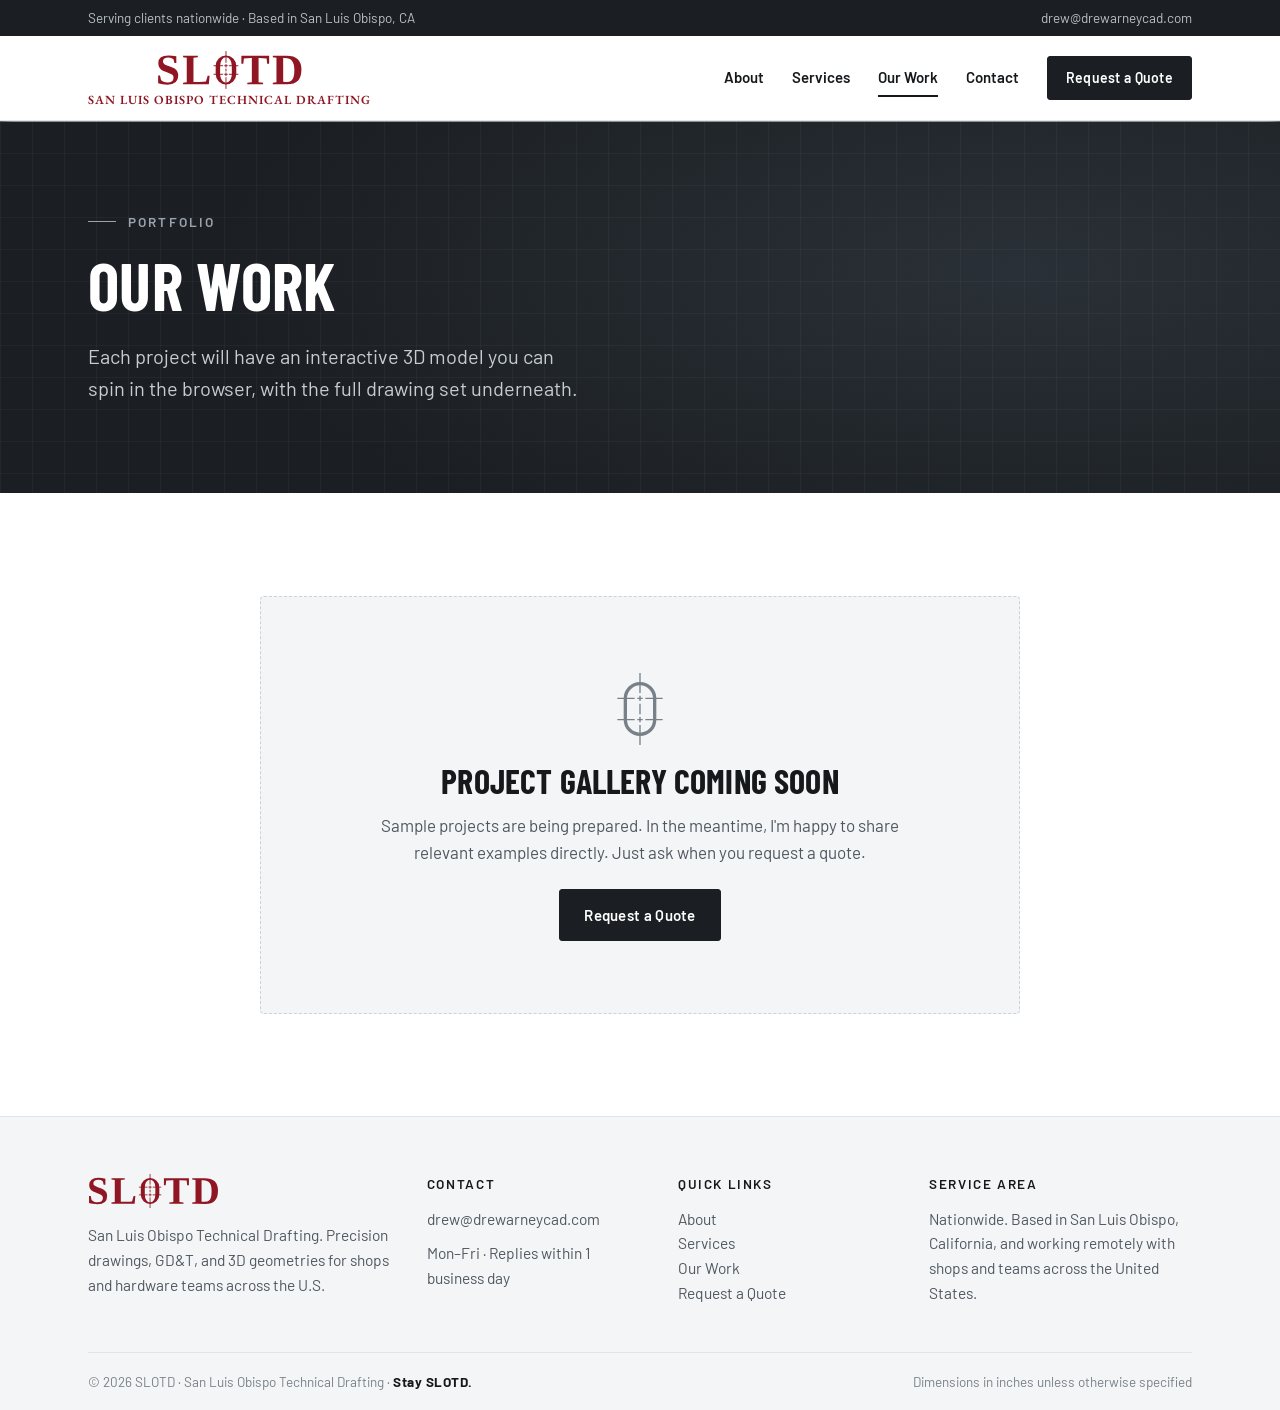
==== commit 20ce40a3: "Put full company name under logo in header San Luis Obispo Technical Drafting now sits centered bene" ====
--- a/work.html
+++ b/work.html
@@ -8,7 +8,7 @@
   <meta name="description" content="San Luis Obispo Technical Drafting: precision drawings, GD&T, and 3D CAD geometry for machine shops and hardware teams nationwide." />
   <link rel="preconnect" href="https://fonts.googleapis.com" />
   <link rel="preconnect" href="https://fonts.gstatic.com" crossorigin />
-  <link rel="stylesheet" href="https://fonts.googleapis.com/css2?family=Barlow+Condensed:wght@600;700&family=Barlow:wght@400;500;600&display=swap" />
+  <link rel="stylesheet" href="https://fonts.googleapis.com/css2?family=Barlow+Condensed:wght@600;700&family=Barlow:wght@400;500;600&family=EB+Garamond:wght@600&display=swap" />
   <link rel="stylesheet" href="styles.css" />
   <script type="importmap">
     { "imports": { "three": "./vendor/three.module.min.js" } }
--- a/styles.css
+++ b/styles.css
@@ -18,6 +18,7 @@
   --logo-red: #8f1622;         /* logo only */
   --viewer-bg: #eceef0;
   --sans: "Barlow", system-ui, -apple-system, "Segoe UI", Roboto, sans-serif;
+  --serif: "EB Garamond", Garamond, "Times New Roman", serif;   /* brand lockup only */
   --display: "Barlow Condensed", "Barlow", system-ui, sans-serif;
   --wrap: 1200px;
   --gut: clamp(16px, 4vw, 48px);
@@ -53,12 +54,11 @@
   border-bottom: 1px solid var(--line);
   backdrop-filter: saturate(1.4) blur(8px);
 }
-.brand { display: flex; align-items: center; gap: 14px; text-decoration: none; min-width: 0; }
+.brand { display: flex; flex-direction: column; align-items: center; gap: 3px; text-decoration: none; min-width: 0; }
 .logo { --logo-line: var(--logo-red); display: block; height: 40px; width: auto; color: var(--logo-red); overflow: visible; flex: none; }
 .brand-full {
-  font-size: 13px; font-weight: 600; color: var(--ink-3); line-height: 1.25; max-width: 19ch;
-  text-transform: uppercase; letter-spacing: .06em;
-  padding-left: 14px; border-left: 1px solid var(--line-2);
+  font-family: var(--serif); font-weight: 600; font-size: 12.5px; line-height: 1.1;
+  color: var(--logo-red); text-transform: uppercase; letter-spacing: .08em; white-space: nowrap;
 }
 .topbar nav { display: flex; gap: 28px; align-items: center; }
 .topbar nav a:not(.btn) {
@@ -300,9 +300,11 @@
   .viewer-hint { display: none; }
 }
 @media (max-width: 600px) {
-  .brand-full { display: none; }
-  .logo { height: 32px; }
-  .nav-quote { padding: 8px 12px !important; font-size: 13px !important; }
+  .topbar { gap: 10px; }
+  .brand { flex: none; }
+  .logo { height: 28px; }
+  .brand-full { font-size: 9.5px; letter-spacing: .03em; }
+  .nav-quote { padding: 8px 12px !important; font-size: 13px !important; white-space: nowrap; }
   .utility-in > .util-item:first-child { display: none; }
   .facts-in { grid-template-columns: 1fr; }
   .fact, .fact:nth-child(3) { border-left: 0; padding: 18px 0; }
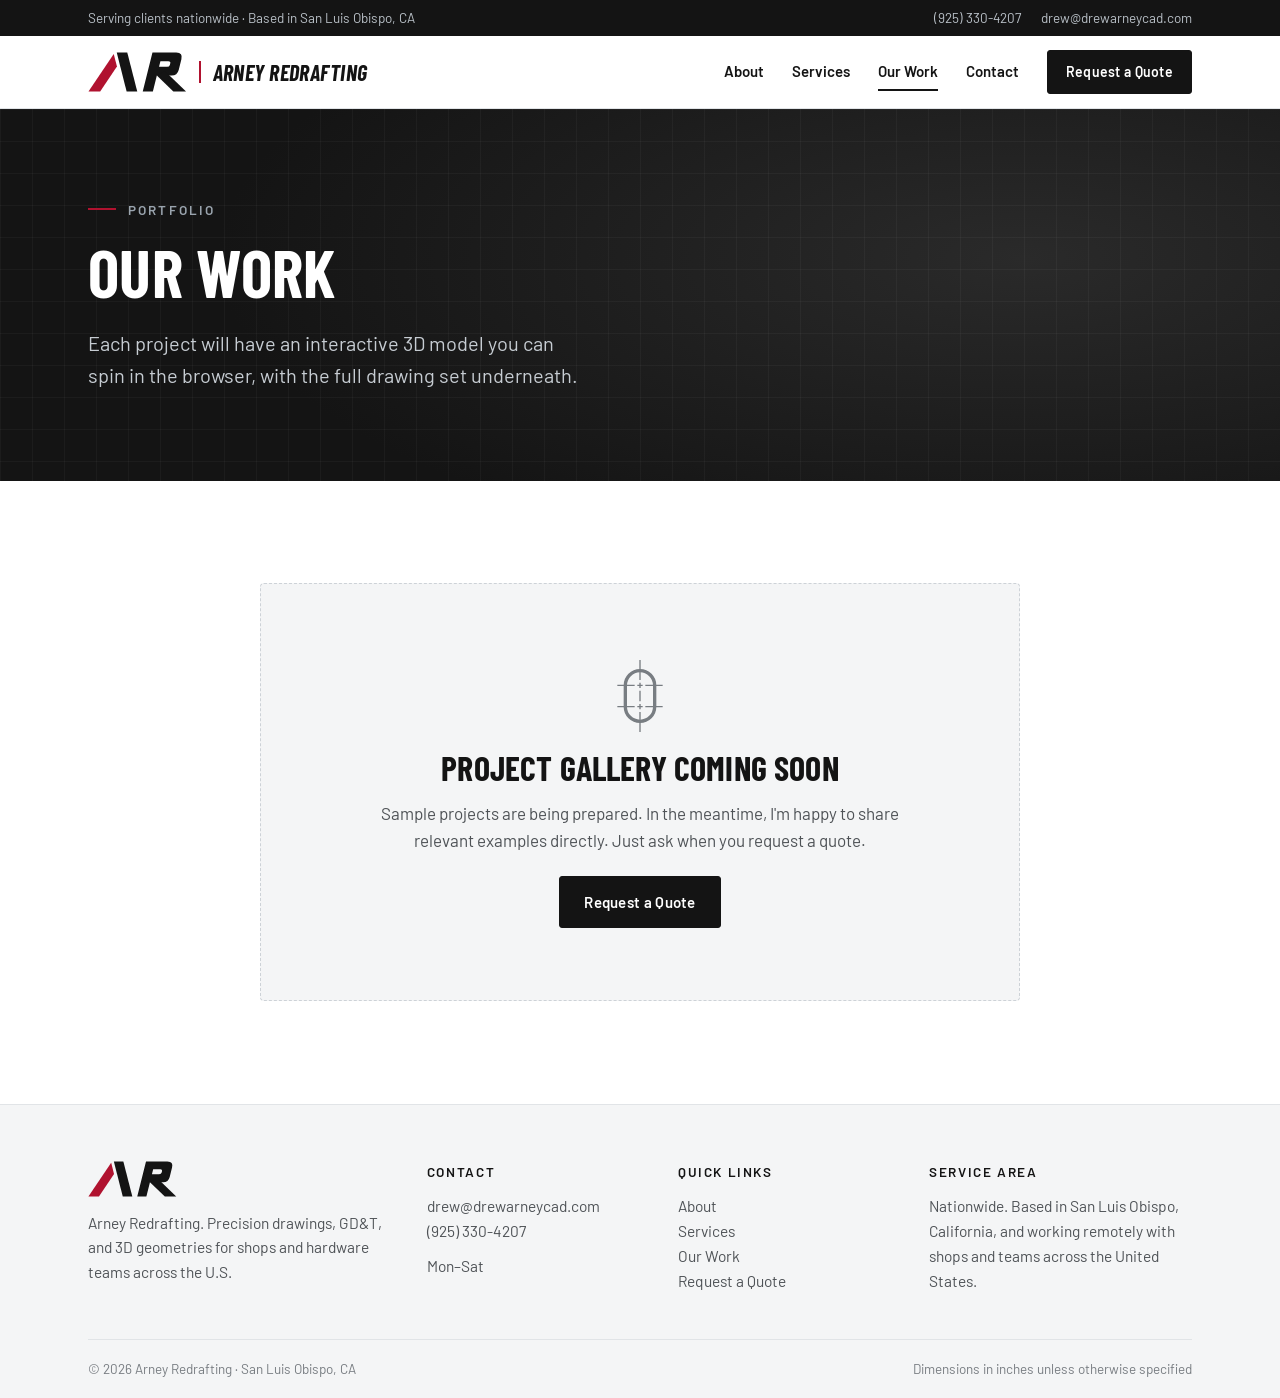
==== commit a338b9af: "Rebrand the site to Arney Redrafting with the new AR logo Replace the SLOTD wordmark with the AR log" ====
--- a/work.html
+++ b/work.html
@@ -3,12 +3,12 @@
 <head>
   <meta charset="utf-8" />
   <meta name="viewport" content="width=device-width, initial-scale=1" />
-  <title>Our Work — SLOTD</title>
+  <title>Our Work — Arney Redrafting</title>
   <link rel="icon" href="logo-mark.svg" type="image/svg+xml" />
-  <meta name="description" content="San Luis Obispo Technical Drafting: precision drawings, GD&T, and 3D CAD geometry for machine shops and hardware teams nationwide." />
+  <meta name="description" content="Arney Redrafting: precision drawings, GD&T, and 3D CAD geometry for machine shops and hardware teams nationwide." />
   <link rel="preconnect" href="https://fonts.googleapis.com" />
   <link rel="preconnect" href="https://fonts.gstatic.com" crossorigin />
-  <link rel="stylesheet" href="https://fonts.googleapis.com/css2?family=Barlow+Condensed:wght@600;700&family=Barlow:wght@400;500;600&family=EB+Garamond:wght@600&display=swap" />
+  <link rel="stylesheet" href="https://fonts.googleapis.com/css2?family=Barlow+Condensed:ital,wght@0,600;0,700;1,700&family=Barlow:wght@400;500;600&display=swap" />
   <link rel="stylesheet" href="styles.css" />
   <script type="importmap">
     { "imports": { "three": "./vendor/three.module.min.js" } }
@@ -26,7 +26,7 @@
   </div>
 
   <header class="topbar">
-    <a class="brand" href="index.html"><svg class="logo" viewBox="-54 -1609 6831 1877" role="img" aria-label="SLOTD"><g fill="currentColor"><path d="M0 -411H88L133 -196Q175 -147 260.0 -114.0Q345 -81 436 -81Q723 -81 723 -317Q723 -391 668.5 -442.0Q614 -493 497 -533Q325 -590 249.5 -625.5Q174 -661 122.0 -709.0Q70 -757 39.0 -825.5Q8 -894 8 -994Q8 -1171 128.5 -1263.5Q249 -1356 481 -1356Q649 -1356 853 -1313V-994H764L719 -1178Q617 -1252 481 -1252Q358 -1252 292.0 -1206.5Q226 -1161 226 -1067Q226 -1000 281.0 -952.5Q336 -905 453 -868Q682 -793 767.5 -737.5Q853 -682 898.0 -600.0Q943 -518 943 -407Q943 20 440 20Q325 20 205.5 0.5Q86 -19 0 -51Z"/><path d="M1864 -1268 1657 -1242V-106H1930Q2143 -106 2243 -126L2325 -405H2415L2377 0H1170V-73L1342 -100V-1242L1171 -1268V-1341H1864Z"/><path d="M4183.52 0V-73L4396.52 -100V-1235H4345.52Q4116.52 -1235 4023.5200000000004 -1215L3996.5200000000004 -966H3905.5200000000004V-1341H5208.52V-966H5116.52L5089.52 -1215Q5006.52 -1233 4761.52 -1233H4712.52V-100L4925.52 -73V0Z"/><path d="M6391.52 -670Q6391.52 -960 6285.52 -1095.5Q6179.52 -1231 5940.52 -1231H5866.52V-114Q5962.52 -106 6040.52 -106Q6170.52 -106 6246.02 -162.0Q6321.52 -218 6356.52 -337.5Q6391.52 -457 6391.52 -670ZM6017.52 -1341Q6378.52 -1341 6551.02 -1177.5Q6723.52 -1014 6723.52 -678Q6723.52 -333 6558.52 -164.5Q6393.52 4 6059.52 4L5610.52 0H5380.52V-73L5552.52 -100V-1242L5380.52 -1268V-1341Z"/></g><path fill-rule="evenodd" d="M2700.0,-871.7 A482.8,482.8 0 0 1 3665.5,-871.7 L3665.5,-469.3 A482.8,482.8 0 0 1 2700.0,-469.3 Z M2907.9,-871.7 A274.9,391.6 0 0 1 3457.7,-871.7 L3457.7,-469.3 A274.9,391.6 0 0 1 2907.9,-469.3 Z" fill="currentColor"/><path d="M3102.3,-871.7L3263.2,-871.7M3182.8,-791.2L3182.8,-952.1M3316.9,-871.7L3766.1,-871.7M3048.7,-871.7L2599.4,-871.7M3102.3,-469.3L3263.2,-469.3M3182.8,-388.9L3182.8,-549.8M3316.9,-469.3L3766.1,-469.3M3048.7,-469.3L2599.4,-469.3M3182.8,-1005.8L3182.8,-1555.6M3182.8,-737.6L3182.8,-603.4M3182.8,-335.2L3182.8,214.6" stroke="var(--logo-line, var(--crimson))" stroke-width="42.9" fill="none"/></svg><span id="brand-full" class="brand-full">San Luis Obispo Technical Drafting</span></a>
+    <a class="brand" href="index.html"><svg class="logo" viewBox="55 95 1010 410" role="img" aria-label="Arney Redrafting"><g fill="currentColor"><g transform="translate(124.5,0) skewX(-14)"><path class="logo-red" d="M223,115 L288,244 L180,500 L60,500 Z"/><path d="M250,100 L358,100 L560,500 L451,500 Z"/></g><g transform="translate(254.7,0) skewX(-14)"><path fill-rule="evenodd" d="M486,100 L730,100 Q800,100 800,170 L800,277 Q800,337 740,337 L590,337 L590,500 L486,500 Z M590,190 L672,190 Q696,190 696,210 L696,227 Q696,247 672,247 L590,247 Z"/><path d="M590,337 L659.5,290 L930,500 L800,500 Z"/></g></g></svg><span id="brand-full" class="brand-full">Arney Redrafting</span></a>
     <nav aria-label="Main">
       <a href="index.html#about">About</a>
       <a href="index.html#services">Services</a>
@@ -62,8 +62,8 @@
   <footer class="footer">
     <div class="footer-in">
       <div class="f-col">
-        <div class="f-logo"><svg class="logo" viewBox="-54 -1609 6831 1877" role="img" aria-label="SLOTD"><g fill="currentColor"><path d="M0 -411H88L133 -196Q175 -147 260.0 -114.0Q345 -81 436 -81Q723 -81 723 -317Q723 -391 668.5 -442.0Q614 -493 497 -533Q325 -590 249.5 -625.5Q174 -661 122.0 -709.0Q70 -757 39.0 -825.5Q8 -894 8 -994Q8 -1171 128.5 -1263.5Q249 -1356 481 -1356Q649 -1356 853 -1313V-994H764L719 -1178Q617 -1252 481 -1252Q358 -1252 292.0 -1206.5Q226 -1161 226 -1067Q226 -1000 281.0 -952.5Q336 -905 453 -868Q682 -793 767.5 -737.5Q853 -682 898.0 -600.0Q943 -518 943 -407Q943 20 440 20Q325 20 205.5 0.5Q86 -19 0 -51Z"/><path d="M1864 -1268 1657 -1242V-106H1930Q2143 -106 2243 -126L2325 -405H2415L2377 0H1170V-73L1342 -100V-1242L1171 -1268V-1341H1864Z"/><path d="M4183.52 0V-73L4396.52 -100V-1235H4345.52Q4116.52 -1235 4023.5200000000004 -1215L3996.5200000000004 -966H3905.5200000000004V-1341H5208.52V-966H5116.52L5089.52 -1215Q5006.52 -1233 4761.52 -1233H4712.52V-100L4925.52 -73V0Z"/><path d="M6391.52 -670Q6391.52 -960 6285.52 -1095.5Q6179.52 -1231 5940.52 -1231H5866.52V-114Q5962.52 -106 6040.52 -106Q6170.52 -106 6246.02 -162.0Q6321.52 -218 6356.52 -337.5Q6391.52 -457 6391.52 -670ZM6017.52 -1341Q6378.52 -1341 6551.02 -1177.5Q6723.52 -1014 6723.52 -678Q6723.52 -333 6558.52 -164.5Q6393.52 4 6059.52 4L5610.52 0H5380.52V-73L5552.52 -100V-1242L5380.52 -1268V-1341Z"/></g><path fill-rule="evenodd" d="M2700.0,-871.7 A482.8,482.8 0 0 1 3665.5,-871.7 L3665.5,-469.3 A482.8,482.8 0 0 1 2700.0,-469.3 Z M2907.9,-871.7 A274.9,391.6 0 0 1 3457.7,-871.7 L3457.7,-469.3 A274.9,391.6 0 0 1 2907.9,-469.3 Z" fill="currentColor"/><path d="M3102.3,-871.7L3263.2,-871.7M3182.8,-791.2L3182.8,-952.1M3316.9,-871.7L3766.1,-871.7M3048.7,-871.7L2599.4,-871.7M3102.3,-469.3L3263.2,-469.3M3182.8,-388.9L3182.8,-549.8M3316.9,-469.3L3766.1,-469.3M3048.7,-469.3L2599.4,-469.3M3182.8,-1005.8L3182.8,-1555.6M3182.8,-737.6L3182.8,-603.4M3182.8,-335.2L3182.8,214.6" stroke="var(--logo-line, var(--crimson))" stroke-width="42.9" fill="none"/></svg></div>
-        <p>San Luis Obispo Technical Drafting. Precision drawings, GD&amp;T, and 3D geometries for shops and hardware teams across the U.S.</p>
+        <div class="f-logo"><svg class="logo" viewBox="55 95 1010 410" role="img" aria-label="Arney Redrafting"><g fill="currentColor"><g transform="translate(124.5,0) skewX(-14)"><path class="logo-red" d="M223,115 L288,244 L180,500 L60,500 Z"/><path d="M250,100 L358,100 L560,500 L451,500 Z"/></g><g transform="translate(254.7,0) skewX(-14)"><path fill-rule="evenodd" d="M486,100 L730,100 Q800,100 800,170 L800,277 Q800,337 740,337 L590,337 L590,500 L486,500 Z M590,190 L672,190 Q696,190 696,210 L696,227 Q696,247 672,247 L590,247 Z"/><path d="M590,337 L659.5,290 L930,500 L800,500 Z"/></g></g></svg></div>
+        <p>Arney Redrafting. Precision drawings, GD&amp;T, and 3D geometries for shops and hardware teams across the U.S.</p>
       </div>
       <div class="f-col">
         <h4>Contact</h4>
@@ -80,7 +80,7 @@
       </div>
     </div>
     <div class="f-bottom">
-      <span>© <span id="year"></span> <span id="foot-name">SLOTD</span> · San Luis Obispo Technical Drafting · <strong class="motto">Stay SLOTD.</strong></span>
+      <span>© <span id="year"></span> <span id="foot-name">Arney Redrafting</span> · San Luis Obispo, CA</span>
       <span>Dimensions in inches unless otherwise specified</span>
     </div>
   </footer>
--- a/styles.css
+++ b/styles.css
@@ -1,24 +1,23 @@
-/* SLOTD — clean machine-shop layout. Neutral charcoal, steel, and white;
-   the logo is the only red on the page.
-   Utility bar → white nav → dark hero w/ sample drawing → facts strip →
+/* Arney Redrafting — clean machine-shop layout. Matte black, steel, and white,
+   with the logo's crimson used sparingly for accents.
+   Utility bar → white nav → dark hero → facts strip →
    about + process → services → industries → quote banner → footer. */
 :root {
   --white: #ffffff;
   --paper: #ffffff;
   --paper-2: #f4f5f6;          /* alternating sections */
-  --ink: #16191c;              /* headings, primary text */
-  --ink-2: #4f5861;            /* body copy */
-  --ink-3: #78818a;            /* captions, kickers */
+  --ink: #141414;              /* headings, primary text (logo black) */
+  --ink-2: #4f5357;            /* body copy */
+  --ink-3: #787d82;            /* captions, kickers */
   --line: #e1e4e7;
   --line-2: #cdd2d7;
-  --charcoal: #1b1f23;         /* hero, buttons */
-  --charcoal-2: #272c32;
-  --charcoal-3: #353b42;
+  --charcoal: #141414;         /* hero, buttons: matte black */
+  --charcoal-2: #202020;
+  --charcoal-3: #2f2f2f;
   --steel: #9aa4ae;
-  --logo-red: #8f1622;         /* logo only */
+  --brand-red: #b0122f;        /* logo crimson, accents only */
   --viewer-bg: #eceef0;
   --sans: "Barlow", system-ui, -apple-system, "Segoe UI", Roboto, sans-serif;
-  --serif: "EB Garamond", Garamond, "Times New Roman", serif;   /* brand lockup only */
   --display: "Barlow Condensed", "Barlow", system-ui, sans-serif;
   --wrap: 1200px;
   --gut: clamp(16px, 4vw, 48px);
@@ -54,11 +53,13 @@
   border-bottom: 1px solid var(--line);
   backdrop-filter: saturate(1.4) blur(8px);
 }
-.brand { display: flex; flex-direction: column; align-items: center; gap: 3px; text-decoration: none; min-width: 0; }
-.logo { --logo-line: var(--logo-red); display: block; height: 40px; width: auto; color: var(--logo-red); overflow: visible; flex: none; }
+.brand { display: flex; align-items: center; gap: 12px; text-decoration: none; min-width: 0; color: var(--ink); }
+.logo { display: block; height: 40px; width: auto; color: var(--ink); overflow: visible; flex: none; }
+.logo-red { fill: var(--brand-red); }
 .brand-full {
-  font-family: var(--serif); font-weight: 600; font-size: 12.5px; line-height: 1.1;
-  color: var(--logo-red); text-transform: uppercase; letter-spacing: .08em; white-space: nowrap;
+  font-family: var(--display); font-style: italic; font-weight: 700; font-size: 22px; line-height: 1;
+  color: var(--ink); text-transform: uppercase; letter-spacing: .02em; white-space: nowrap;
+  padding-left: 12px; border-left: 2px solid var(--brand-red);
 }
 .topbar nav { display: flex; gap: 28px; align-items: center; }
 .topbar nav a:not(.btn) {
@@ -93,7 +94,7 @@
   background-image:
     linear-gradient(rgba(255, 255, 255, .035) 1px, transparent 1px),
     linear-gradient(90deg, rgba(255, 255, 255, .035) 1px, transparent 1px),
-    radial-gradient(90% 120% at 80% 40%, #2a3037 0%, var(--charcoal) 70%);
+    radial-gradient(90% 120% at 80% 40%, #2a2a2a 0%, var(--charcoal) 70%);
   background-size: 32px 32px, 32px 32px, auto;
 }
 .hero {
@@ -104,7 +105,7 @@
   font-size: 13.5px; font-weight: 600; color: var(--steel); letter-spacing: .16em; text-transform: uppercase;
   margin: 0 0 18px; display: flex; align-items: center; gap: 12px;
 }
-.eyebrow::before { content: ""; width: 28px; height: 1.5px; background: var(--steel); }
+.eyebrow::before { content: ""; width: 28px; height: 2px; background: var(--brand-red); }
 h1 {
   font-family: var(--display); font-weight: 700; color: var(--white);
   font-size: clamp(40px, 5.4vw, 66px); line-height: 1.02; margin: 0 0 22px;
@@ -112,11 +113,8 @@
 }
 .lede { font-size: clamp(18px, 1.8vw, 20px); color: #c6ccd2; max-width: 46ch; margin: 0 0 32px; }
 .hero-actions { display: flex; gap: 12px; flex-wrap: wrap; }
-.hero-figure {
-  margin: 0; padding: clamp(14px, 2vw, 24px);
-  border: 1px solid rgba(255, 255, 255, .12); background: rgba(10, 12, 14, .35); border-radius: 4px;
-}
-.hero-figure img { display: block; width: 100%; height: auto; }
+.hero-text { grid-template-columns: minmax(0, 860px); }
+.hero-text .lede { max-width: 58ch; }
 
 /* ── facts strip ── */
 .facts { background: var(--white); border-bottom: 1px solid var(--line); }
@@ -137,7 +135,7 @@
   text-transform: uppercase; letter-spacing: .16em;
   display: flex; align-items: center; gap: 12px;
 }
-.kicker::before { content: ""; width: 28px; height: 1.5px; background: var(--ink-3); }
+.kicker::before { content: ""; width: 28px; height: 2px; background: var(--brand-red); }
 h2 {
   font-family: var(--display); font-weight: 700; text-transform: uppercase;
   font-size: clamp(32px, 4vw, 46px); line-height: 1.04; margin: 0 0 18px; letter-spacing: .005em;
@@ -150,26 +148,25 @@
 .section-head > p { margin: 0; max-width: 48ch; justify-self: end; }
 .body-lg { font-size: 19px; color: var(--ink); }
 
+/* photos */
+.photo { margin: 0; }
+.photo img { display: block; width: 100%; height: auto; aspect-ratio: 1; object-fit: cover; border-radius: 4px; }
+.split > .photo { max-width: 400px; width: 100%; justify-self: end; }
+.photo-shop img { aspect-ratio: 4 / 5; object-position: 50% 30%; }
+
 /* about + process */
-.split { display: grid; grid-template-columns: minmax(0, 1.1fr) minmax(0, 1fr); gap: clamp(36px, 6vw, 88px); align-items: start; }
+.split { display: grid; grid-template-columns: minmax(0, 1fr) minmax(0, 1fr); gap: clamp(36px, 6vw, 80px); align-items: center; }
 .split p { max-width: 58ch; }
-.process { background: var(--paper-2); border: 1px solid var(--line); border-radius: 4px; padding: clamp(24px, 3vw, 36px); }
-.process h3 { margin: 0 0 18px; font-family: var(--display); font-size: 24px; text-transform: uppercase; letter-spacing: .02em; }
-.steps { list-style: none; margin: 0; padding: 0; counter-reset: step; }
-.steps li {
-  counter-increment: step; position: relative; padding: 0 0 20px 54px;
-}
-.steps li:last-child { padding-bottom: 0; }
+.process { margin-top: clamp(48px, 6vw, 72px); padding-top: clamp(32px, 4vw, 44px); border-top: 1px solid var(--line); }
+.process h3 { margin: 0 0 24px; font-family: var(--display); font-size: 24px; text-transform: uppercase; letter-spacing: .02em; }
+.steps { list-style: none; margin: 0; padding: 0; counter-reset: step; display: grid; grid-template-columns: repeat(4, minmax(0, 1fr)); gap: 28px; }
+.steps li { counter-increment: step; }
 .steps li::before {
   content: counter(step, decimal-leading-zero);
-  position: absolute; left: 0; top: 0; width: 36px; height: 36px;
-  display: grid; place-items: center; border-radius: 50%;
-  background: var(--charcoal); color: var(--white); font-family: var(--display); font-weight: 700; font-size: 16px;
-}
-.steps li:not(:last-child)::after {
-  content: ""; position: absolute; left: 17.5px; top: 40px; bottom: 4px; width: 1px; background: var(--line-2);
-}
-.steps strong { display: block; color: var(--ink); font-weight: 600; font-size: 17px; line-height: 1.3; padding-top: 6px; }
+  display: grid; place-items: center; width: 40px; height: 40px; margin-bottom: 14px; border-radius: 50%;
+  background: var(--charcoal); color: var(--white); font-family: var(--display); font-weight: 700; font-size: 17px;
+}
+.steps strong { display: block; color: var(--ink); font-weight: 600; font-size: 17px; line-height: 1.3; margin-bottom: 4px; }
 .steps span { font-size: 15.5px; }
 
 /* services */
@@ -183,8 +180,10 @@
 .service h3 { margin: 0 0 10px; font-family: var(--display); font-size: 23px; line-height: 1.1; text-transform: uppercase; letter-spacing: .01em; }
 .service p { margin: 0; font-size: 16px; }
 
+.cad-row { margin-top: 20px; display: grid; grid-template-columns: minmax(0, 300px) minmax(0, 1fr); gap: 20px; align-items: stretch; }
+.cad-row .photo img { height: 100%; }
 .cad-note {
-  margin-top: 20px; padding: 28px 32px; background: var(--charcoal); color: #c6ccd2; border-radius: 4px;
+  align-content: center; padding: 28px 32px; background: var(--charcoal); color: #c6ccd2; border-radius: 4px;
   display: grid; grid-template-columns: minmax(0, 260px) minmax(0, 1fr); gap: 8px 32px; align-items: center;
 }
 .cad-note h3 { margin: 0; font-family: var(--display); font-size: 24px; text-transform: uppercase; letter-spacing: .02em; color: var(--white); }
@@ -195,10 +194,10 @@
 .tiles { list-style: none; margin: 0; padding: 0; display: grid; grid-template-columns: repeat(3, 1fr); border-top: 1px solid var(--line); border-left: 1px solid var(--line); }
 .tiles li {
   display: flex; align-items: center; gap: 14px; min-height: 84px; padding: 20px 24px;
-  border-right: 1px solid var(--line); border-bottom: 1px solid var(--line);
+  border-right: 1px solid var(--line); border-bottom: 1px solid var(--line); background: var(--white);
   font-family: var(--display); font-weight: 600; font-size: 20px; color: var(--ink); text-transform: uppercase; letter-spacing: .02em;
 }
-.tiles li::before { content: ""; width: 8px; height: 8px; border: 1.5px solid var(--ink-3); transform: rotate(45deg); flex: none; }
+.tiles li::before { content: ""; width: 8px; height: 8px; border: 1.5px solid var(--brand-red); transform: rotate(45deg); flex: none; }
 
 /* quote banner */
 .cta-band { background: var(--charcoal); color: #c6ccd2; }
@@ -211,6 +210,8 @@
 .cta-in p { margin: 0; max-width: 56ch; }
 .cta-actions { display: flex; flex-direction: column; align-items: flex-start; gap: 10px; }
 .cta-email { color: var(--white); font-size: 15px; user-select: all; }
+a.cta-email { text-decoration: none; user-select: auto; }
+a.cta-email:hover { text-decoration: underline; }
 
 /* ── project card ── */
 .project { border: 1px solid var(--line-2); border-radius: 4px; overflow: hidden; background: var(--white); box-shadow: 0 10px 28px rgba(22, 25, 28, .06); }
@@ -237,7 +238,7 @@
 .drawings { border-top: 1px solid var(--line-2); }
 .tabs { display: flex; flex-wrap: wrap; border-bottom: 1px solid var(--line); }
 .tab { font-family: var(--sans); font-size: 15px; padding: 11px 16px; background: none; border: 0; border-right: 1px solid var(--line); cursor: pointer; color: var(--ink-3); }
-.tab[aria-selected="true"] { color: var(--ink); background: var(--paper-2); box-shadow: inset 0 -2px 0 var(--ink); }
+.tab[aria-selected="true"] { color: var(--ink); background: var(--paper-2); box-shadow: inset 0 -2px 0 var(--brand-red); }
 .tab-pdf { margin-left: auto; text-decoration: none; border-left: 1px solid var(--line); border-right: 0; }
 .sheet { padding: clamp(10px, 2vw, 22px); background: var(--paper-2); }
 .sheet img { display: block; width: 100%; height: auto; background: #fff; border: 1px solid var(--line); cursor: zoom-in; }
@@ -260,7 +261,6 @@
   border-top: 1px solid var(--line);
   display: flex; justify-content: space-between; gap: 8px; flex-wrap: wrap; font-size: 13.5px; color: var(--ink-3);
 }
-.motto { color: var(--ink); letter-spacing: .04em; }
 
 /* lightbox */
 dialog#lightbox { border: 0; padding: 0; max-width: 96vw; max-height: 94vh; background: #fff; }
@@ -287,13 +287,16 @@
 }
 @media (max-width: 900px) {
   .hero { grid-template-columns: 1fr; }
-  .hero-figure { max-width: 620px; }
+  .split > .photo { justify-self: start; max-width: 360px; }
+  .cad-row { grid-template-columns: 1fr; }
+  .cad-row .photo { max-width: 360px; }
+  .tiles { grid-template-columns: repeat(2, 1fr); }
+  .steps { grid-template-columns: repeat(2, minmax(0, 1fr)); }
   .facts-in { grid-template-columns: repeat(2, 1fr); }
   .fact:nth-child(3) { border-left: 0; padding-left: 0; }
   .fact:nth-child(n+3) { border-top: 1px solid var(--line); }
   .split, .section-head { grid-template-columns: 1fr; }
   .section-head > p { justify-self: start; }
-  .tiles { grid-template-columns: repeat(2, 1fr); }
   .project-top { grid-template-columns: 1fr; }
   .viewer { min-height: 340px; border-right: 0; border-bottom: 1px solid var(--line-2); }
   .tab-pdf { margin-left: 0; }
@@ -303,13 +306,15 @@
   .topbar { gap: 10px; }
   .brand { flex: none; }
   .logo { height: 28px; }
-  .brand-full { font-size: 9.5px; letter-spacing: .03em; }
+  .brand { gap: 8px; }
+  .brand-full { font-size: 15px; padding-left: 8px; }
   .nav-quote { padding: 8px 12px !important; font-size: 13px !important; white-space: nowrap; }
   .utility-in > .util-item:first-child { display: none; }
   .facts-in { grid-template-columns: 1fr; }
   .fact, .fact:nth-child(3) { border-left: 0; padding: 18px 0; }
   .fact + .fact { border-top: 1px solid var(--line); }
   .services, .tiles { grid-template-columns: 1fr; }
+  .steps { grid-template-columns: 1fr; }
   .cad-note { grid-template-columns: 1fr; padding: 24px; }
   .footer-in { grid-template-columns: 1fr; }
 }
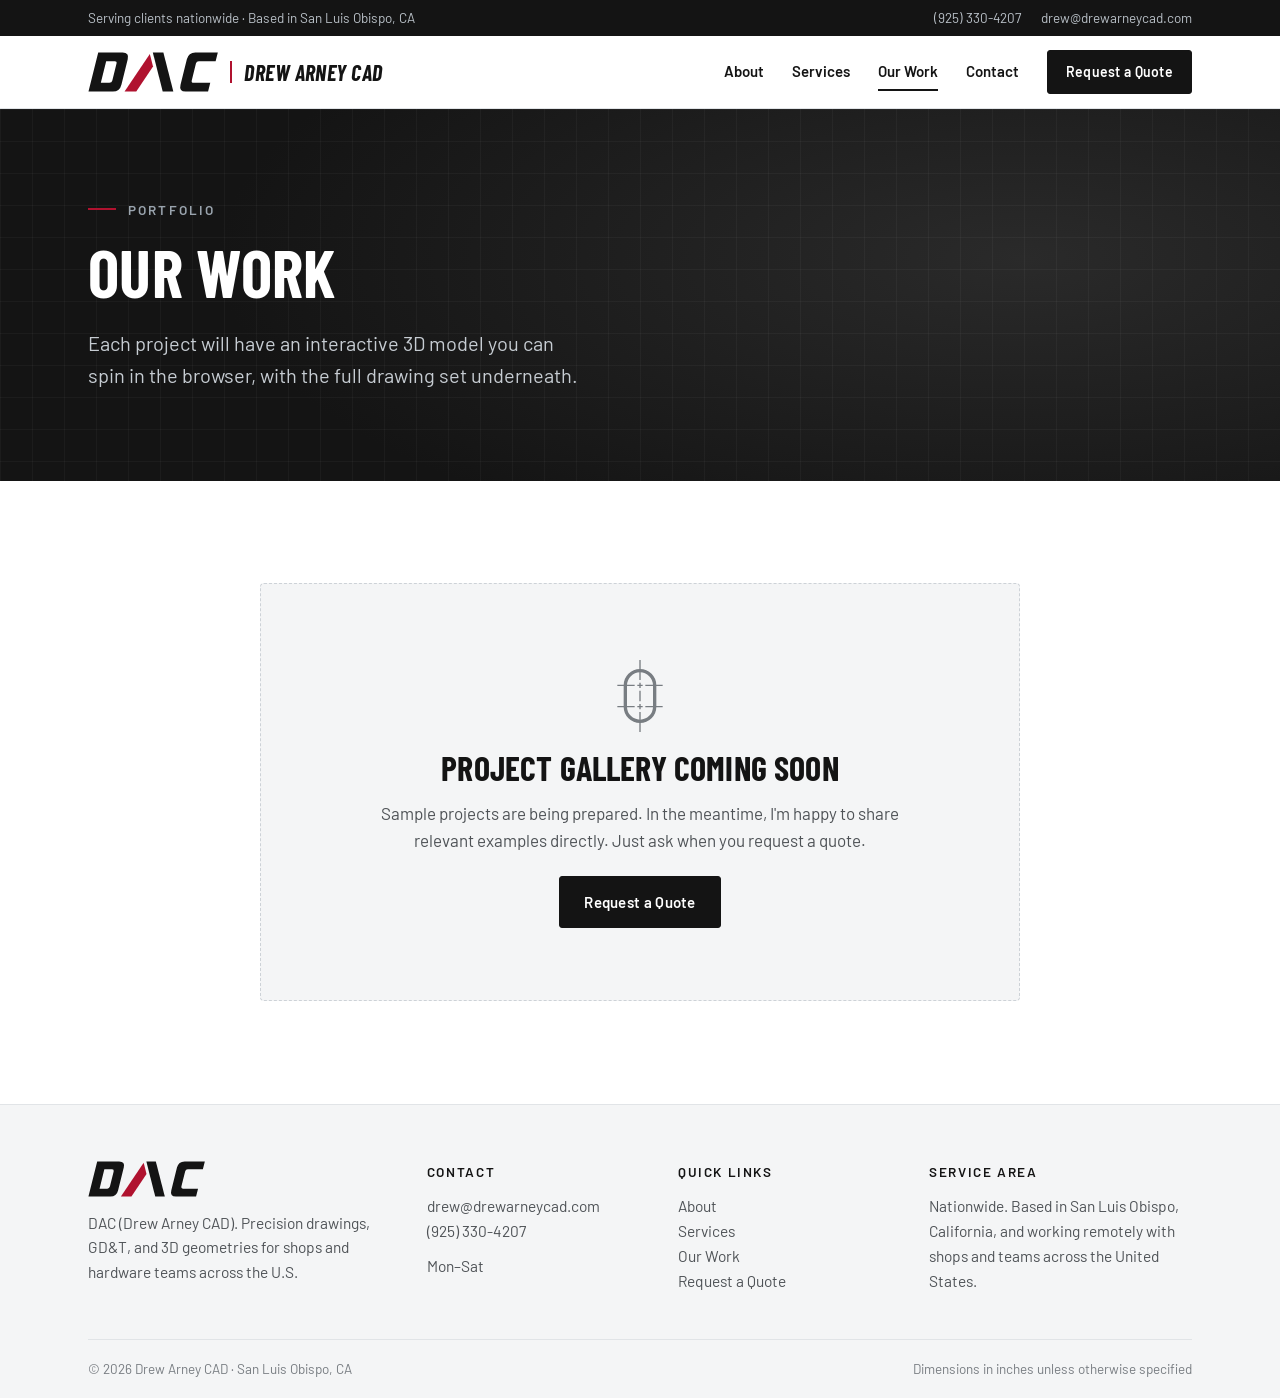
==== commit 28886dee: "Rebrand the site to DAC (Drew Arney CAD) Swap the AR logo for the DAC logo (same split A, with a D a" ====
--- a/work.html
+++ b/work.html
@@ -3,9 +3,9 @@
 <head>
   <meta charset="utf-8" />
   <meta name="viewport" content="width=device-width, initial-scale=1" />
-  <title>Our Work — Arney Redrafting</title>
+  <title>Our Work — DAC</title>
   <link rel="icon" href="logo-mark.svg" type="image/svg+xml" />
-  <meta name="description" content="Arney Redrafting: precision drawings, GD&T, and 3D CAD geometry for machine shops and hardware teams nationwide." />
+  <meta name="description" content="DAC (Drew Arney CAD): precision drawings, GD&T, and 3D CAD geometry for machine shops and hardware teams nationwide." />
   <link rel="preconnect" href="https://fonts.googleapis.com" />
   <link rel="preconnect" href="https://fonts.gstatic.com" crossorigin />
   <link rel="stylesheet" href="https://fonts.googleapis.com/css2?family=Barlow+Condensed:ital,wght@0,600;0,700;1,700&family=Barlow:wght@400;500;600&display=swap" />
@@ -26,7 +26,7 @@
   </div>
 
   <header class="topbar">
-    <a class="brand" href="index.html"><svg class="logo" viewBox="55 95 1010 410" role="img" aria-label="Arney Redrafting"><g fill="currentColor"><g transform="translate(124.5,0) skewX(-14)"><path class="logo-red" d="M223,115 L288,244 L180,500 L60,500 Z"/><path d="M250,100 L358,100 L560,500 L451,500 Z"/></g><g transform="translate(254.7,0) skewX(-14)"><path fill-rule="evenodd" d="M486,100 L730,100 Q800,100 800,170 L800,277 Q800,337 740,337 L590,337 L590,500 L486,500 Z M590,190 L672,190 Q696,190 696,210 L696,227 Q696,247 672,247 L590,247 Z"/><path d="M590,337 L659.5,290 L930,500 L800,500 Z"/></g></g></svg><span id="brand-full" class="brand-full">Arney Redrafting</span></a>
+    <a class="brand" href="index.html"><svg class="logo" viewBox="-315 95 1336 410" role="img" aria-label="DAC, Drew Arney CAD"><g fill="currentColor"><g transform="translate(124.5,0) skewX(-14)"><path class="logo-red" d="M223,115 L288,244 L180,500 L60,500 Z"/><path d="M250,100 L358,100 L560,500 L451,500 Z"/></g><g transform="translate(124.7,0) skewX(-14)"><path fill-rule="evenodd" transform="translate(-310,0)" d="M0,100 L250,100 Q320,100 320,170 L320,430 Q320,500 250,500 L0,500 Z M104,190 L192,190 Q216,190 216,214 L216,386 Q216,410 192,410 L104,410 Z"/><path transform="translate(616,0)" d="M300,100 L70,100 Q0,100 0,170 L0,430 Q0,500 70,500 L300,500 L300,410 L128,410 Q104,410 104,386 L104,214 Q104,190 128,190 L300,190 Z"/></g></g></svg><span id="brand-full" class="brand-full">Drew Arney CAD</span></a>
     <nav aria-label="Main">
       <a href="index.html#about">About</a>
       <a href="index.html#services">Services</a>
@@ -62,8 +62,8 @@
   <footer class="footer">
     <div class="footer-in">
       <div class="f-col">
-        <div class="f-logo"><svg class="logo" viewBox="55 95 1010 410" role="img" aria-label="Arney Redrafting"><g fill="currentColor"><g transform="translate(124.5,0) skewX(-14)"><path class="logo-red" d="M223,115 L288,244 L180,500 L60,500 Z"/><path d="M250,100 L358,100 L560,500 L451,500 Z"/></g><g transform="translate(254.7,0) skewX(-14)"><path fill-rule="evenodd" d="M486,100 L730,100 Q800,100 800,170 L800,277 Q800,337 740,337 L590,337 L590,500 L486,500 Z M590,190 L672,190 Q696,190 696,210 L696,227 Q696,247 672,247 L590,247 Z"/><path d="M590,337 L659.5,290 L930,500 L800,500 Z"/></g></g></svg></div>
-        <p>Arney Redrafting. Precision drawings, GD&amp;T, and 3D geometries for shops and hardware teams across the U.S.</p>
+        <div class="f-logo"><svg class="logo" viewBox="-315 95 1336 410" role="img" aria-label="DAC, Drew Arney CAD"><g fill="currentColor"><g transform="translate(124.5,0) skewX(-14)"><path class="logo-red" d="M223,115 L288,244 L180,500 L60,500 Z"/><path d="M250,100 L358,100 L560,500 L451,500 Z"/></g><g transform="translate(124.7,0) skewX(-14)"><path fill-rule="evenodd" transform="translate(-310,0)" d="M0,100 L250,100 Q320,100 320,170 L320,430 Q320,500 250,500 L0,500 Z M104,190 L192,190 Q216,190 216,214 L216,386 Q216,410 192,410 L104,410 Z"/><path transform="translate(616,0)" d="M300,100 L70,100 Q0,100 0,170 L0,430 Q0,500 70,500 L300,500 L300,410 L128,410 Q104,410 104,386 L104,214 Q104,190 128,190 L300,190 Z"/></g></g></svg></div>
+        <p>DAC (Drew Arney CAD). Precision drawings, GD&amp;T, and 3D geometries for shops and hardware teams across the U.S.</p>
       </div>
       <div class="f-col">
         <h4>Contact</h4>
@@ -80,7 +80,7 @@
       </div>
     </div>
     <div class="f-bottom">
-      <span>© <span id="year"></span> <span id="foot-name">Arney Redrafting</span> · San Luis Obispo, CA</span>
+      <span>© <span id="year"></span> <span id="foot-name">Drew Arney CAD</span> · San Luis Obispo, CA</span>
       <span>Dimensions in inches unless otherwise specified</span>
     </div>
   </footer>
--- a/styles.css
+++ b/styles.css
@@ -1,4 +1,4 @@
-/* Arney Redrafting — clean machine-shop layout. Matte black, steel, and white,
+/* DAC (Drew Arney CAD) — clean machine-shop layout. Matte black, steel, and white,
    with the logo's crimson used sparingly for accents.
    Utility bar → white nav → dark hero → facts strip →
    about + process → services → industries → quote banner → footer. */
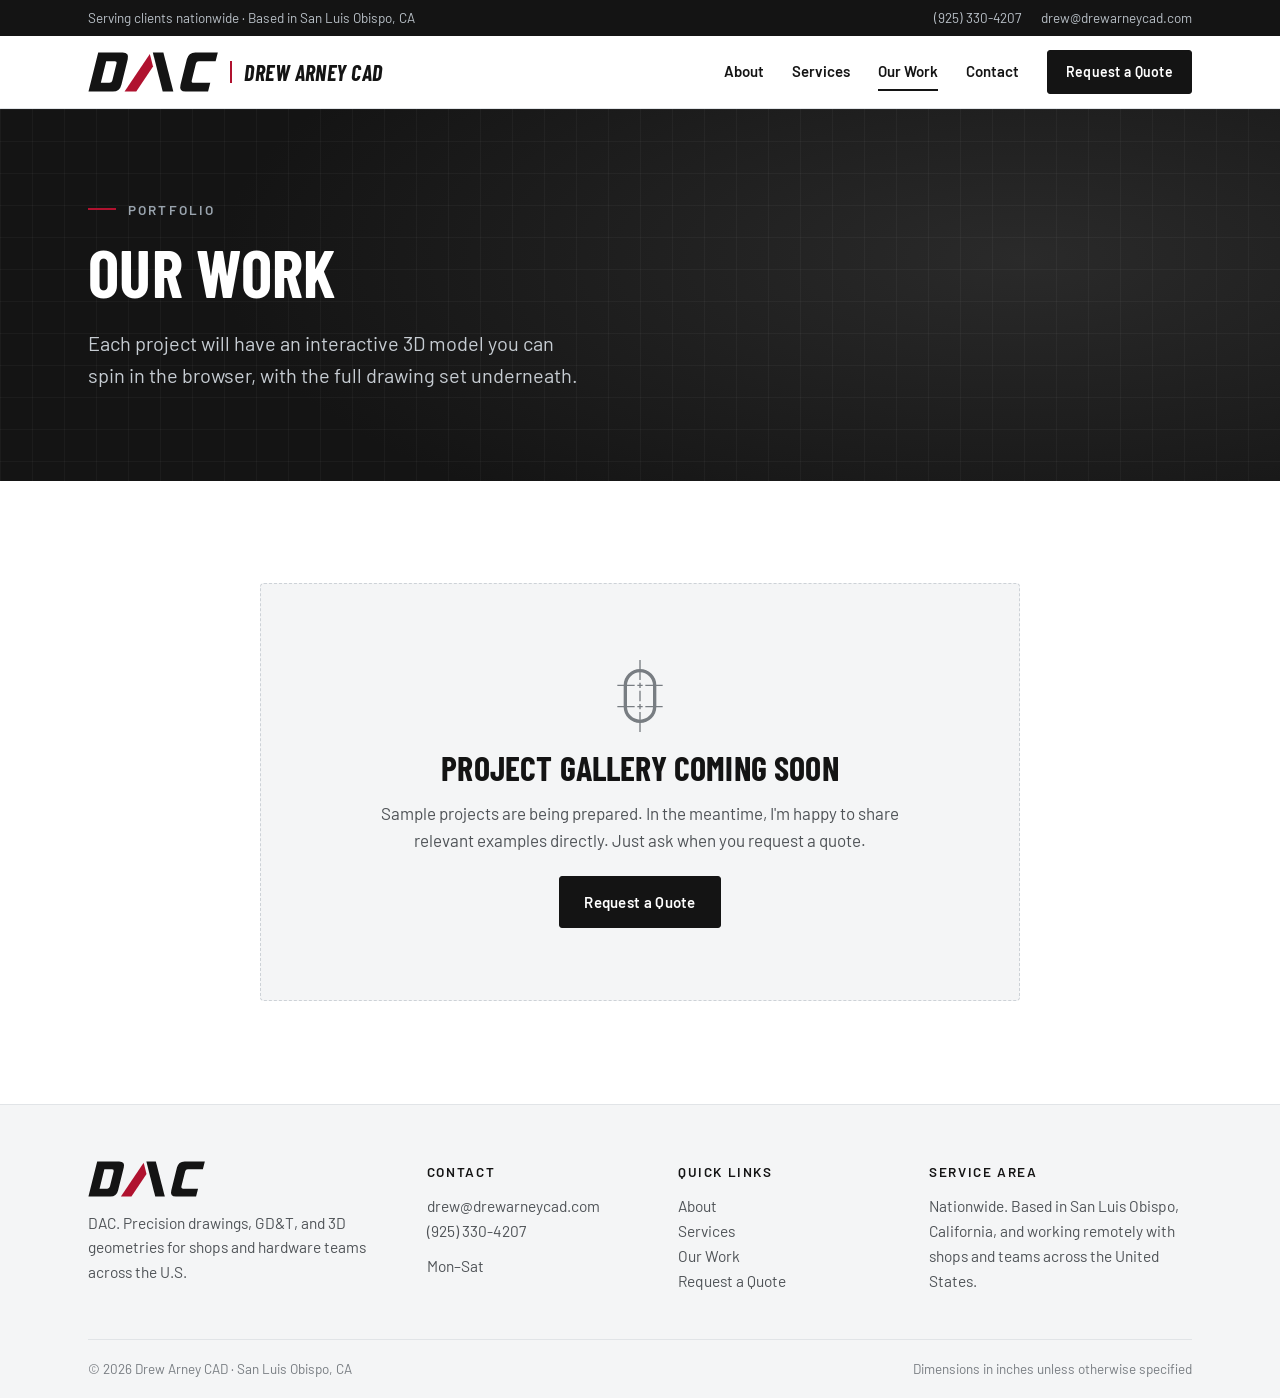
==== commit f9139d4f: "Drop the "(Drew Arney CAD)" asides, call Drew the owner, add reverse logo Remove the parenthetical f" ====
--- a/work.html
+++ b/work.html
@@ -5,7 +5,7 @@
   <meta name="viewport" content="width=device-width, initial-scale=1" />
   <title>Our Work — DAC</title>
   <link rel="icon" href="logo-mark.svg" type="image/svg+xml" />
-  <meta name="description" content="DAC (Drew Arney CAD): precision drawings, GD&T, and 3D CAD geometry for machine shops and hardware teams nationwide." />
+  <meta name="description" content="DAC: precision drawings, GD&T, and 3D CAD geometry for machine shops and hardware teams nationwide." />
   <link rel="preconnect" href="https://fonts.googleapis.com" />
   <link rel="preconnect" href="https://fonts.gstatic.com" crossorigin />
   <link rel="stylesheet" href="https://fonts.googleapis.com/css2?family=Barlow+Condensed:ital,wght@0,600;0,700;1,700&family=Barlow:wght@400;500;600&display=swap" />
@@ -63,7 +63,7 @@
     <div class="footer-in">
       <div class="f-col">
         <div class="f-logo"><svg class="logo" viewBox="-315 95 1336 410" role="img" aria-label="DAC, Drew Arney CAD"><g fill="currentColor"><g transform="translate(124.5,0) skewX(-14)"><path class="logo-red" d="M223,115 L288,244 L180,500 L60,500 Z"/><path d="M250,100 L358,100 L560,500 L451,500 Z"/></g><g transform="translate(124.7,0) skewX(-14)"><path fill-rule="evenodd" transform="translate(-310,0)" d="M0,100 L250,100 Q320,100 320,170 L320,430 Q320,500 250,500 L0,500 Z M104,190 L192,190 Q216,190 216,214 L216,386 Q216,410 192,410 L104,410 Z"/><path transform="translate(616,0)" d="M300,100 L70,100 Q0,100 0,170 L0,430 Q0,500 70,500 L300,500 L300,410 L128,410 Q104,410 104,386 L104,214 Q104,190 128,190 L300,190 Z"/></g></g></svg></div>
-        <p>DAC (Drew Arney CAD). Precision drawings, GD&amp;T, and 3D geometries for shops and hardware teams across the U.S.</p>
+        <p>DAC. Precision drawings, GD&amp;T, and 3D geometries for shops and hardware teams across the U.S.</p>
       </div>
       <div class="f-col">
         <h4>Contact</h4>
--- a/styles.css
+++ b/styles.css
@@ -152,9 +152,11 @@
 .photo { margin: 0; }
 .photo img { display: block; width: 100%; height: auto; aspect-ratio: 1; object-fit: cover; border-radius: 4px; }
 .split > .photo { max-width: 400px; width: 100%; justify-self: end; }
-.photo-shop img { aspect-ratio: 4 / 5; object-position: 50% 30%; }
 
 /* about + process */
+.about p { max-width: 58ch; }
+.founder { margin-top: clamp(32px, 4vw, 44px); padding-top: clamp(28px, 3vw, 36px); border-top: 1px solid var(--line); }
+.founder h3 { margin: 0 0 12px; font-family: var(--display); font-size: 24px; text-transform: uppercase; letter-spacing: .02em; }
 .split { display: grid; grid-template-columns: minmax(0, 1fr) minmax(0, 1fr); gap: clamp(36px, 6vw, 80px); align-items: center; }
 .split p { max-width: 58ch; }
 .process { margin-top: clamp(48px, 6vw, 72px); padding-top: clamp(32px, 4vw, 44px); border-top: 1px solid var(--line); }
